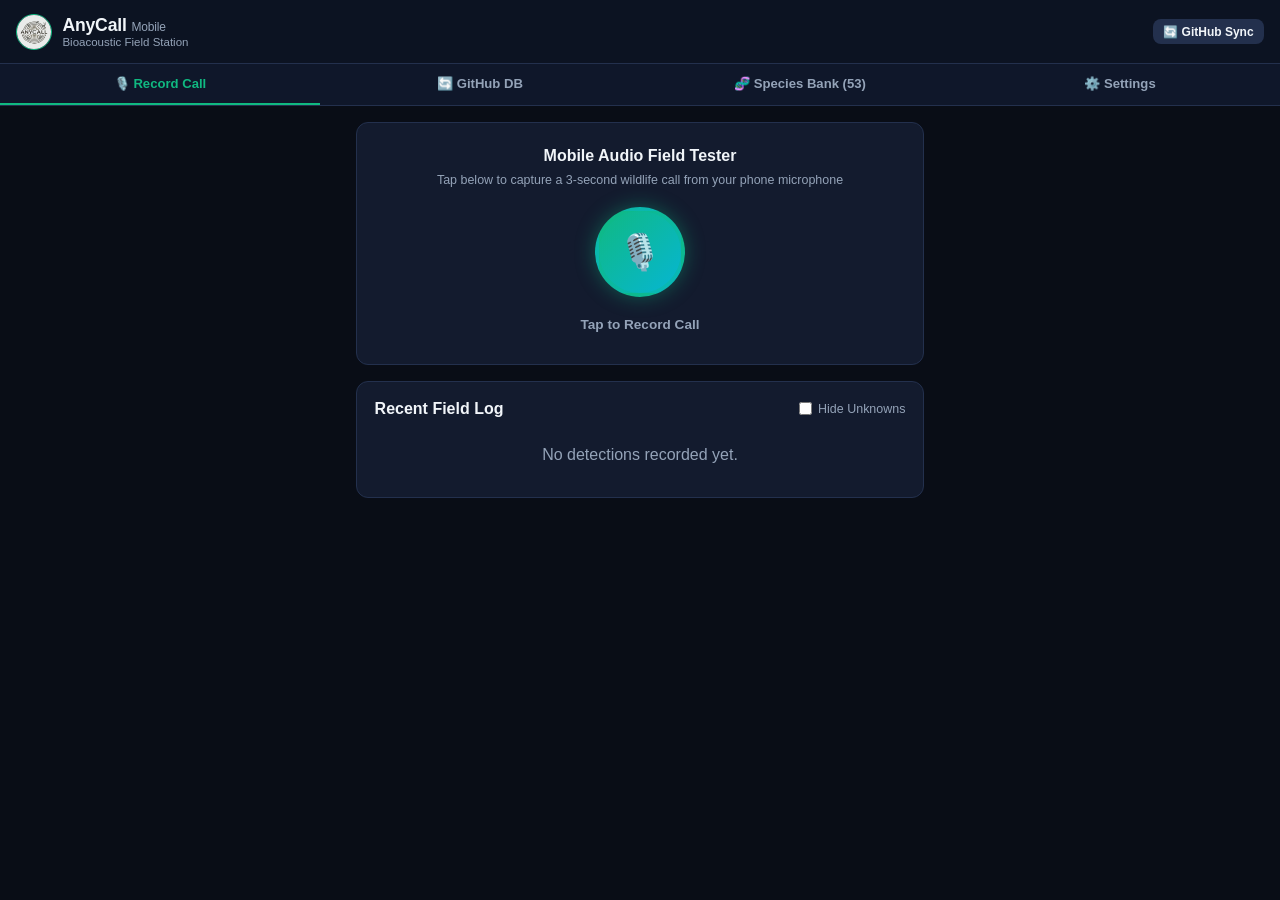
==== app/src/main/assets/public/index.html @ e07be9e7 "feat: add 24/7 foreground mic listener service and GitHub Actions automated APK build workflow" ====
<!DOCTYPE html>
<html lang="en">
<head>
  <meta charset="UTF-8">
  <meta name="viewport" content="width=device-width, initial-scale=1.0, maximum-scale=1.0, user-scalable=no">
  <title>AnyCall — Bioacoustic Mobile Field Station</title>
  <link rel="manifest" href="manifest.json">
  <link rel="stylesheet" href="style.css">
  <meta name="theme-color" content="#10b981">
  <link rel="icon" type="image/png" href="icons/icon-512.png">
</head>
<body>

  <!-- Top Brand Navigation Header -->
  <header>
    <div class="brand-area">
      <img src="icons/icon-512.png" alt="AnyCall Logo" class="brand-icon">
      <div>
        <div class="brand-name">AnyCall <span style="font-weight:400; font-size:0.75rem; color:var(--text-muted);">Mobile</span></div>
        <div class="brand-tag">Bioacoustic Field Station</div>
      </div>
    </div>
    <div>
      <button class="btn btn-secondary" onclick="updateDbFromGitHub()" style="padding: 0.35rem 0.65rem; font-size: 0.75rem;">
        🔄 GitHub Sync
      </button>
    </div>
  </header>

  <!-- Navigation Tabs -->
  <nav class="nav-tabs">
    <button class="tab-btn active" onclick="switchTab('tab-recorder')">🎙️ Record Call</button>
    <button class="tab-btn" onclick="switchTab('tab-sync')">🔄 GitHub DB</button>
    <button class="tab-btn" onclick="switchTab('tab-bank')">🧬 Species Bank (<span id="stat-species-count">53</span>)</button>
    <button class="tab-btn" onclick="switchTab('tab-settings')">⚙️ Settings</button>
  </nav>

  <!-- Main Container -->
  <main>

    <!-- TAB 1: Live Field Recorder -->
    <div id="tab-recorder" class="tab-content active">
      <div class="card" style="text-align: center; padding: 1.5rem 1rem;">
        <div class="card-title">Mobile Audio Field Tester</div>
        <div class="card-subtitle">Tap below to capture a 3-second wildlife call from your phone microphone</div>

        <div class="record-mic-btn" id="btn-record" onclick="toggleRecording()">
          🎙️
        </div>
        <div id="record-label" style="font-size: 0.85rem; font-weight: 600; color: var(--text-muted); margin-bottom: 0.5rem;">
          Tap to Record Call
        </div>
      </div>

      <!-- Inference Result Card -->
      <div class="card" id="rec-result-card" style="display: none;">
        <div style="display: flex; justify-content: space-between; align-items: flex-start; margin-bottom: 0.75rem;">
          <div>
            <div style="font-size: 0.72rem; color: var(--text-muted); text-transform: uppercase;">Top Predicted Species</div>
            <div style="font-size: 1.3rem; font-weight: 700; color: var(--text-main); margin-top: 0.2rem;" id="res-species-name">--</div>
          </div>
          <span id="res-status-badge" class="badge badge-aves">MATCH</span>
        </div>

        <div style="margin-top: 0.5rem;">
          <div style="display: flex; justify-content: space-between; font-size: 0.78rem; margin-bottom: 0.35rem;">
            <span>Cosine Similarity Confidence</span>
            <span id="res-conf-val" style="font-weight: 700;">--</span>
          </div>
          <div class="progress-container" style="margin: 0;">
            <div class="progress-bar" id="res-conf-fill"></div>
          </div>
        </div>
      </div>

      <!-- Live Detections Feed -->
      <div class="card">
        <div style="display: flex; justify-content: space-between; align-items: center; margin-bottom: 0.75rem;">
          <div class="card-title" style="margin-bottom: 0;">Recent Field Log</div>
          <label style="font-size: 0.78rem; color: var(--text-muted); display: flex; align-items: center; gap: 0.35rem; cursor: pointer;">
            <input type="checkbox" id="toggle-hide-unknowns-app" onchange="renderDetectionsFeed()" style="accent-color: var(--accent);">
            <span>Hide Unknowns</span>
          </label>
        </div>

        <div id="detections-feed-container">
          <p style="text-align: center; color: var(--text-muted); padding: 1rem;">No detections logged yet.</p>
        </div>
      </div>
    </div>

    <!-- TAB 2: GitHub Database Sync -->
    <div id="tab-sync" class="tab-content">
      <div class="card">
        <div class="card-title">GitHub Species Prototype Auto-Updater</div>
        <div class="card-subtitle">
          Pull the latest vector embeddings (`anycall.db`) directly from the official GitHub repository repository (`main/anycall.db`).
        </div>

        <div style="padding: 0.85rem; background: #090d16; border-radius: 8px; border: 1px solid var(--border); margin-bottom: 1.25rem;">
          <div style="display: flex; justify-content: space-between; font-size: 0.82rem; margin-bottom: 0.4rem;">
            <span style="color: var(--text-muted);">Official Repo:</span>
            <strong style="color: var(--accent);">techiitheblob/Anycall</strong>
          </div>
          <div style="display: flex; justify-content: space-between; font-size: 0.82rem; margin-bottom: 0.4rem;">
            <span style="color: var(--text-muted);">Remote File:</span>
            <span style="font-family: monospace;">main/anycall.db</span>
          </div>
          <div style="display: flex; justify-content: space-between; font-size: 0.82rem;">
            <span style="color: var(--text-muted);">Last Sync Timestamp:</span>
            <span id="db-last-sync-val" style="font-weight: 600;">Never</span>
          </div>
        </div>

        <button class="btn" id="btn-sync-db" onclick="updateDbFromGitHub()">
          🔄 Update DB from GitHub Now
        </button>

        <div id="db-progress-container" style="display: none; margin-top: 1rem;">
          <div class="progress-container">
            <div class="progress-bar" id="db-progress-bar"></div>
          </div>
          <div id="db-progress-text" style="font-size: 0.75rem; color: var(--text-muted); text-align: center;">
            Downloading species prototypes...
          </div>
        </div>
      </div>
    </div>

    <!-- TAB 3: Enrolled Species Bank -->
    <div id="tab-bank" class="tab-content">
      <div class="card">
        <div class="card-title">Enrolled Species Prototypes</div>
        <div class="card-subtitle">Active prototypes stored on unit hypersphere &middot; Zero retraining required</div>

        <div id="species-list-container">
          <p style="text-align: center; color: var(--text-muted); padding: 1.5rem;">Loading species database...</p>
        </div>
      </div>
    </div>

    <!-- TAB 4: Settings -->
    <div id="tab-settings" class="tab-content">
      <div class="card">
        <div class="card-title">AnyCall Edge Server Connection</div>
        <div class="card-subtitle">Configure the IP or URL of your local AnyCall Edge Station server.</div>

        <div style="margin-bottom: 1rem;">
          <label style="display: block; font-size: 0.78rem; color: var(--text-muted); margin-bottom: 0.35rem;">Edge Server API URL</label>
          <input type="text" id="setting-server-url" style="width: 100%; background: #090d16; border: 1px solid var(--border); color: #fff; padding: 0.6rem; border-radius: 6px; font-size: 0.9rem;" placeholder="http://192.168.1.100:8000">
        </div>

        <button class="btn" onclick="saveServerSettings()">💾 Save Server URL</button>
      </div>
    </div>

  </main>

  <!-- Toast Container -->
  <div id="toast">Operation completed successfully.</div>

  <script src="app.js"></script>
</body>
</html>
---- app/src/main/assets/public/style.css ----
:root {
  --bg-main: #090d16;
  --bg-card: #131b2e;
  --bg-card-hover: #1a253e;
  --border: #23304d;
  --text-main: #f1f5f9;
  --text-muted: #94a3b8;
  --accent: #10b981;
  --accent-glow: rgba(16, 185, 129, 0.25);
  --amber: #f59e0b;
  --rose: #f43f5e;
  --cyan: #06b6d4;
}

* {
  box-sizing: border-box;
  margin: 0;
  padding: 0;
  font-family: -apple-system, BlinkMacSystemFont, "Segoe UI", Roboto, sans-serif;
  -webkit-tap-highlight-color: transparent;
}

body {
  background-color: var(--bg-main);
  color: var(--text-main);
  min-height: 100vh;
  display: flex;
  flex-direction: column;
  user-select: none;
}

header {
  background: #0c1322;
  border-bottom: 1px solid var(--border);
  padding: 0.85rem 1rem;
  display: flex;
  align-items: center;
  justify-content: space-between;
  position: sticky;
  top: 0;
  z-index: 50;
}

.brand-area {
  display: flex;
  align-items: center;
  gap: 0.65rem;
}

.brand-icon {
  width: 36px;
  height: 36px;
  border-radius: 50%;
  object-fit: cover;
  border: 1.5px solid var(--accent);
}

.brand-name {
  font-size: 1.1rem;
  font-weight: 700;
  letter-spacing: -0.01em;
}

.brand-tag {
  font-size: 0.72rem;
  color: var(--text-muted);
}

.nav-tabs {
  display: flex;
  background: #0f172a;
  border-bottom: 1px solid var(--border);
  overflow-x: auto;
}

.tab-btn {
  flex: 1;
  padding: 0.75rem 0.5rem;
  background: transparent;
  border: none;
  color: var(--text-muted);
  font-size: 0.82rem;
  font-weight: 600;
  text-align: center;
  white-space: nowrap;
  border-bottom: 2px solid transparent;
  cursor: pointer;
}

.tab-btn.active {
  color: var(--accent);
  border-bottom-color: var(--accent);
}

main {
  flex: 1;
  padding: 1rem;
  max-width: 600px;
  margin: 0 auto;
  width: 100%;
}

.tab-content {
  display: none;
}

.tab-content.active {
  display: block;
}

.card {
  background: var(--bg-card);
  border: 1px solid var(--border);
  border-radius: 12px;
  padding: 1.1rem;
  margin-bottom: 1rem;
}

.card-title {
  font-size: 1rem;
  font-weight: 700;
  margin-bottom: 0.5rem;
}

.card-subtitle {
  font-size: 0.78rem;
  color: var(--text-muted);
  margin-bottom: 0.85rem;
}

.btn {
  background: var(--accent);
  color: #022c22;
  border: none;
  padding: 0.65rem 1.1rem;
  border-radius: 8px;
  font-weight: 700;
  font-size: 0.88rem;
  cursor: pointer;
  display: inline-flex;
  align-items: center;
  justify-content: center;
  gap: 0.4rem;
  width: 100%;
  transition: transform 0.1s;
}

.btn:active {
  transform: scale(0.98);
}

.btn-secondary {
  background: #23304d;
  color: var(--text-main);
}

.btn-amber {
  background: var(--amber);
  color: #451a03;
}

.progress-container {
  background: #090d16;
  border: 1px solid var(--border);
  border-radius: 6px;
  height: 12px;
  overflow: hidden;
  margin: 0.75rem 0;
}

.progress-bar {
  height: 100%;
  background: linear-gradient(90deg, #10b981, #06b6d4);
  width: 0%;
  transition: width 0.2s ease;
}

.badge {
  display: inline-block;
  padding: 0.2rem 0.5rem;
  border-radius: 4px;
  font-size: 0.7rem;
  font-weight: 700;
  text-transform: uppercase;
}

.badge-aves { background: rgba(16, 185, 129, 0.15); color: #34d399; }
.badge-insecta { background: rgba(245, 158, 11, 0.15); color: #fbbf24; }
.badge-amphibia { background: rgba(6, 182, 212, 0.15); color: #22d3ee; }
.badge-mammalia { background: rgba(99, 102, 241, 0.15); color: #818cf8; }
.badge-unknown { background: rgba(244, 63, 94, 0.15); color: #fb7185; }

.species-item {
  display: flex;
  justify-content: space-between;
  align-items: center;
  padding: 0.75rem 0;
  border-bottom: 1px solid rgba(35, 48, 77, 0.6);
}

.species-item:last-child {
  border-bottom: none;
}

.record-mic-btn {
  width: 90px;
  height: 90px;
  border-radius: 50%;
  background: linear-gradient(135deg, #10b981, #06b6d4);
  border: 4px solid rgba(16, 185, 129, 0.3);
  box-shadow: 0 0 20px rgba(16, 185, 129, 0.4);
  display: flex;
  align-items: center;
  justify-content: center;
  font-size: 2.2rem;
  color: #fff;
  margin: 1.25rem auto;
  cursor: pointer;
}

.record-mic-btn.recording {
  background: linear-gradient(135deg, #f43f5e, #f59e0b);
  box-shadow: 0 0 25px rgba(244, 63, 94, 0.6);
  animation: pulse 1.2s infinite;
}

@keyframes pulse {
  0% { transform: scale(1); }
  50% { transform: scale(1.06); }
  100% { transform: scale(1); }
}

#toast {
  position: fixed;
  bottom: 1.5rem;
  left: 50%;
  transform: translateX(-50%) translateY(100px);
  background: #1e293b;
  color: #fff;
  padding: 0.75rem 1.25rem;
  border-radius: 8px;
  border-left: 4px solid var(--accent);
  box-shadow: 0 10px 25px rgba(0,0,0,0.5);
  font-size: 0.85rem;
  font-weight: 500;
  opacity: 0;
  transition: all 0.3s cubic-bezier(0.16, 1, 0.3, 1);
  z-index: 200;
  width: 90%;
  max-width: 400px;
  text-align: center;
}

#toast.show {
  transform: translateX(-50%) translateY(0);
  opacity: 1;
}
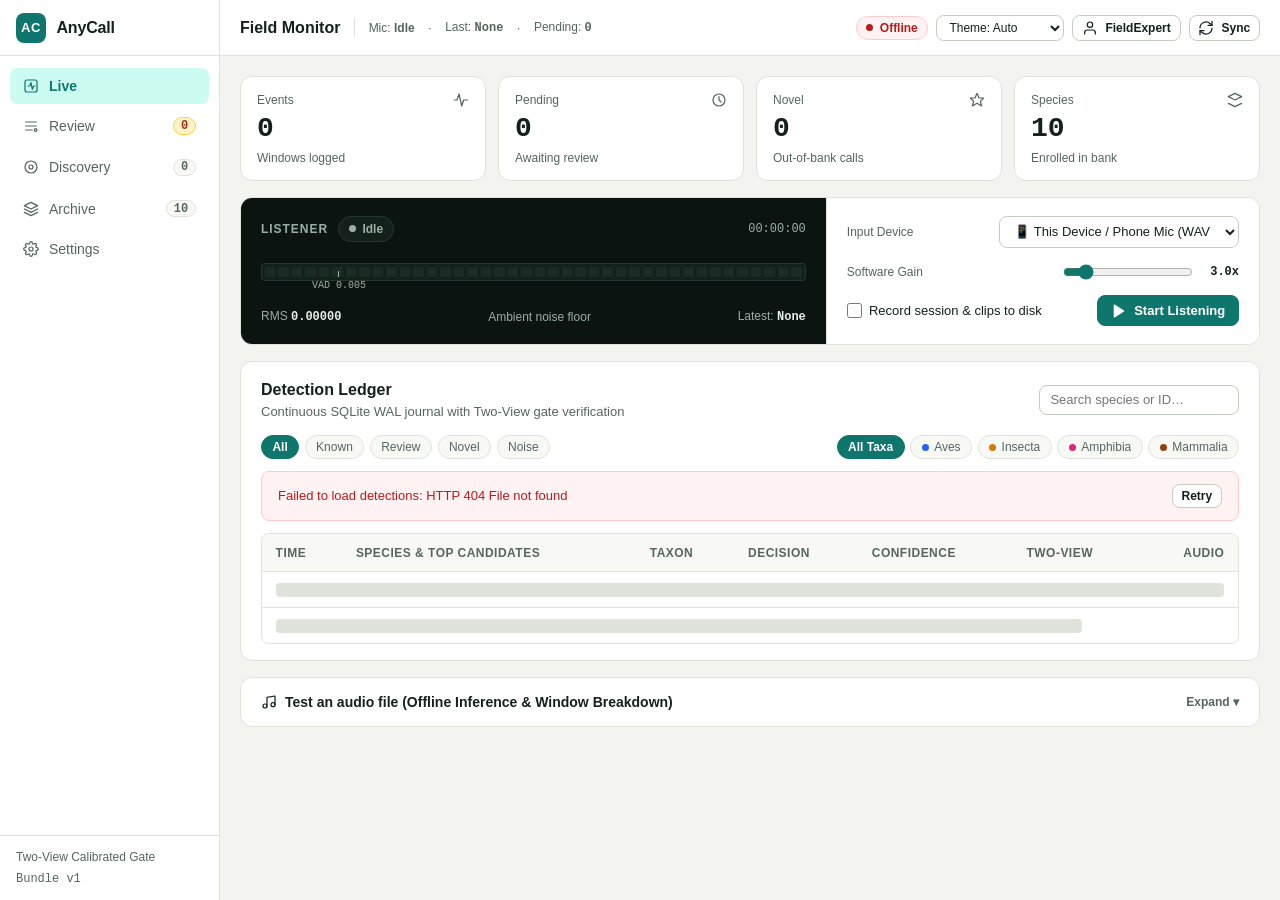
==== commit cbe834dc: "Upgrade Anycall-Android to AnyCall v2 framework, 53-point mobile UI, and direct Phone Mic WAV buffer" ====
--- a/app/src/main/assets/public/index.html
+++ b/app/src/main/assets/public/index.html
@@ -1,164 +1,3722 @@
 <!DOCTYPE html>
-<html lang="en">
+<html lang="en" data-theme="auto">
 <head>
-  <meta charset="UTF-8">
-  <meta name="viewport" content="width=device-width, initial-scale=1.0, maximum-scale=1.0, user-scalable=no">
-  <title>AnyCall — Bioacoustic Mobile Field Station</title>
-  <link rel="manifest" href="manifest.json">
-  <link rel="stylesheet" href="style.css">
-  <meta name="theme-color" content="#10b981">
-  <link rel="icon" type="image/png" href="icons/icon-512.png">
+  <meta charset="UTF-8" />
+  <meta name="viewport" content="width=device-width, initial-scale=1.0, viewport-fit=cover" />
+  <meta name="theme-color" content="#0f766e" />
+  <meta name="apple-mobile-web-app-capable" content="yes" />
+  <meta name="apple-mobile-web-app-status-bar-style" content="black-translucent" />
+  <link rel="manifest" href="manifest.json" />
+  <link rel="icon" type="image/png" href="icons/icon-512.png" />
+  <title>AnyCall Field Station — Acoustic Monitoring Console</title>
+  <style>
+    /* =========================================================================
+       C. COLOR & THEME TOKENS (Items 17–24) + D. TYPOGRAPHY (Items 25–27)
+       ========================================================================= */
+    :root {
+      /* 6-Step Type Scale: 12 / 13 / 14 / 16 / 20 / 28px */
+      --text-xs: 0.75rem;    /* 12px */
+      --text-sm: 0.8125rem;  /* 13px */
+      --text-base: 0.875rem; /* 14px */
+      --text-md: 1rem;       /* 16px */
+      --text-lg: 1.25rem;    /* 20px */
+      --text-xl: 1.75rem;    /* 28px */
+
+      --font-sans: "Inter", -apple-system, BlinkMacSystemFont, "Segoe UI", Roboto, sans-serif;
+      --font-mono: "JetBrains Mono", "SFMono-Regular", Consolas, "Liberation Mono", Menlo, monospace;
+
+      /* Shape & Depth (Item 24) */
+      --radius-card: 12px;
+      --radius-ctrl: 8px;
+      --radius-pill: 999px;
+
+      /* Light Theme (Default — Warm Paper & Deep Teal) */
+      --canvas: #f3f4ef;
+      --surface: #ffffff;
+      --surface-subtle: #f8f9f5;
+      --surface-hover: #eef0e9;
+      --border: #dfe3dc;
+      --border-strong: #c5ccc1;
+      --text: #14211c;
+      --text-muted: #55665e; /* >= 4.8:1 contrast on #ffffff & #f3f4ef */
+
+      --accent: #0f766e;
+      --accent-hover: #115e59;
+      --accent-fg: #ffffff;
+      --accent-tint: #ccfbf1;
+
+      /* Semantic Decision Tokens (Item 20: Novel is Violet, Danger reserved for errors/destructive) */
+      --known-fg: #15803d;
+      --known-bg: #dcfce7;
+      --known-border: #86efac;
+
+      --review-fg: #9a3412;
+      --review-bg: #fef3c7;
+      --review-border: #fcd34d;
+
+      --novel-fg: #6d28d9;
+      --novel-bg: #ede9fe;
+      --novel-border: #c4b5fd;
+
+      --noise-fg: #475569;
+      --noise-bg: #f1f5f9;
+      --noise-border: #cbd5e1;
+
+      --danger: #b91c1c;
+      --danger-hover: #991b1b;
+      --danger-bg: #fef2f2;
+      --danger-border: #fecaca;
+
+      /* Taxon Dot Colors (Item 21) */
+      --taxon-aves: #2563eb;
+      --taxon-insecta: #d97706;
+      --taxon-amphibia: #db2777;
+      --taxon-mammalia: #92400e;
+      --taxon-novel: #7c3aed;
+
+      /* Instrument Panel (Stays dark in Light & Dark themes) */
+      --inst-bg: #0c1411;
+      --inst-surface: #13201b;
+      --inst-border: #233830;
+      --inst-text: #e6efe9;
+      --inst-muted: #9ab0a6;
+      --led-off: #1b2c25;
+      --led-green: #22c55e;
+      --led-amber: #f59e0b;
+      --led-red: #ef4444;
+    }
+
+    /* Dark Theme (Manual or System Auto) */
+    @media (prefers-color-scheme: dark) {
+      html[data-theme="auto"] {
+        --canvas: #0b1210;
+        --surface: #121c18;
+        --surface-subtle: #16231e;
+        --surface-hover: #1c2c26;
+        --border: #24332c;
+        --border-strong: #32473d;
+        --text: #e6efe9;
+        --text-muted: #93a89e;
+
+        --accent: #2dd4bf;
+        --accent-hover: #14b8a6;
+        --accent-fg: #06211d;
+        --accent-tint: #133631;
+
+        --known-fg: #86efac;
+        --known-bg: #0f2e1c;
+        --known-border: #166534;
+
+        --review-fg: #fcd34d;
+        --review-bg: #332208;
+        --review-border: #854d0e;
+
+        --novel-fg: #d8b4fe;
+        --novel-bg: #291547;
+        --novel-border: #5b21b6;
+
+        --noise-fg: #cbd5e1;
+        --noise-bg: #1e293b;
+        --noise-border: #334155;
+
+        --danger: #f87171;
+        --danger-hover: #ef4444;
+        --danger-bg: #2d1215;
+        --danger-border: #7f1d1d;
+      }
+    }
+
+    html[data-theme="dark"] {
+      --canvas: #0b1210;
+      --surface: #121c18;
+      --surface-subtle: #16231e;
+      --surface-hover: #1c2c26;
+      --border: #24332c;
+      --border-strong: #32473d;
+      --text: #e6efe9;
+      --text-muted: #93a89e;
+
+      --accent: #2dd4bf;
+      --accent-hover: #14b8a6;
+      --accent-fg: #06211d;
+      --accent-tint: #133631;
+
+      --known-fg: #86efac;
+      --known-bg: #0f2e1c;
+      --known-border: #166534;
+
+      --review-fg: #fcd34d;
+      --review-bg: #332208;
+      --review-border: #854d0e;
+
+      --novel-fg: #d8b4fe;
+      --novel-bg: #291547;
+      --novel-border: #5b21b6;
+
+      --noise-fg: #cbd5e1;
+      --noise-bg: #1e293b;
+      --noise-border: #334155;
+
+      --danger: #f87171;
+      --danger-hover: #ef4444;
+      --danger-bg: #2d1215;
+      --danger-border: #7f1d1d;
+    }
+
+    /* Item 19: Night (Red-Shift) Fieldwork Mode — preserves scotopic dark adaptation */
+    html[data-theme="night"] {
+      --canvas: #080202;
+      --surface: #120404;
+      --surface-subtle: #1a0707;
+      --surface-hover: #240a0a;
+      --border: #361010;
+      --border-strong: #521818;
+      --text: #ff8585;
+      --text-muted: #bd5757;
+
+      --accent: #e11d48;
+      --accent-hover: #be123c;
+      --accent-fg: #180205;
+      --accent-tint: #330811;
+
+      --known-fg: #fda4af;
+      --known-bg: #29070d;
+      --known-border: #611220;
+
+      --review-fg: #fdba74;
+      --review-bg: #2b1005;
+      --review-border: #6c280b;
+
+      --novel-fg: #f0abfc;
+      --novel-bg: #29092e;
+      --novel-border: #63176e;
+
+      --noise-fg: #c77d7d;
+      --noise-bg: #1c0909;
+      --noise-border: #3d1414;
+
+      --danger: #ff4d4d;
+      --danger-hover: #ff1a1a;
+      --danger-bg: #330505;
+      --danger-border: #7a1111;
+
+      --inst-bg: #080101;
+      --inst-surface: #120303;
+      --inst-border: #360f0f;
+      --inst-text: #ff8585;
+      --inst-muted: #b85151;
+      --led-off: #260808;
+      --led-green: #dc2626;
+      --led-amber: #ea580c;
+      --led-red: #ff4d4d;
+    }
+
+    /* =========================================================================
+       RESET & ACCESSIBILITY BASE (Items 25–27, 49, 51, 52)
+       ========================================================================= */
+    * {
+      box-sizing: border-box;
+      margin: 0;
+      padding: 0;
+    }
+
+    body {
+      background-color: var(--canvas);
+      color: var(--text);
+      font-family: var(--font-sans);
+      font-size: var(--text-base);
+      line-height: 1.5;
+      min-height: 100vh;
+      -webkit-font-smoothing: antialiased;
+    }
+
+    .mono, .num {
+      font-family: var(--font-mono);
+      font-variant-numeric: tabular-nums;
+    }
+
+    :focus-visible {
+      outline: 2px solid var(--accent);
+      outline-offset: 2px;
+    }
+
+    button, input, select {
+      font-family: inherit;
+      font-size: var(--text-base);
+      color: inherit;
+    }
+
+    .svg-icon {
+      width: 16px;
+      height: 16px;
+      stroke: currentColor;
+      stroke-width: 1.85;
+      stroke-linecap: round;
+      stroke-linejoin: round;
+      fill: none;
+      flex-shrink: 0;
+    }
+
+    /* =========================================================================
+       B. APP SHELL: LEFT SIDEBAR + 56px TOP BAR + MAIN AREA (Items 7–10)
+       ========================================================================= */
+    .app-shell {
+      display: grid;
+      grid-template-columns: 220px 1fr;
+      min-height: 100vh;
+    }
+
+    .sidebar {
+      background: var(--surface);
+      border-right: 1px solid var(--border);
+      display: flex;
+      flex-direction: column;
+      position: sticky;
+      top: 0;
+      height: 100vh;
+      z-index: 30;
+    }
+
+    .brand-bar {
+      height: 56px;
+      padding: 0 1rem;
+      display: flex;
+      align-items: center;
+      gap: 0.65rem;
+      border-bottom: 1px solid var(--border);
+    }
+
+    .brand-mark {
+      width: 30px;
+      height: 30px;
+      border-radius: var(--radius-ctrl);
+      background: var(--accent);
+      color: var(--accent-fg);
+      display: grid;
+      place-items: center;
+      font-weight: 600;
+      font-size: var(--text-sm);
+      letter-spacing: 0.04em;
+    }
+
+    .brand-name {
+      font-size: var(--text-md);
+      font-weight: 600;
+      letter-spacing: -0.01em;
+    }
+
+    .nav-rail {
+      padding: 0.75rem 0.6rem;
+      display: flex;
+      flex-direction: column;
+      gap: 0.25rem;
+      flex: 1;
+    }
+
+    .nav-tab {
+      display: flex;
+      align-items: center;
+      justify-content: space-between;
+      gap: 0.65rem;
+      width: 100%;
+      padding: 0.55rem 0.75rem;
+      border: 1px solid transparent;
+      border-radius: var(--radius-ctrl);
+      background: transparent;
+      color: var(--text-muted);
+      font-size: var(--text-base);
+      font-weight: 500;
+      cursor: pointer;
+      text-align: left;
+      transition: background 0.12s, color 0.12s;
+    }
+
+    .nav-tab:hover {
+      background: var(--surface-hover);
+      color: var(--text);
+    }
+
+    .nav-tab[aria-selected="true"] {
+      background: var(--accent-tint);
+      color: var(--accent);
+      font-weight: 600;
+    }
+
+    .nav-tab-left {
+      display: flex;
+      align-items: center;
+      gap: 0.65rem;
+    }
+
+    /* Item 38: Only Review count uses attention colour; Archive & Discovery stay neutral */
+    .nav-badge {
+      font-family: var(--font-mono);
+      font-variant-numeric: tabular-nums;
+      font-size: var(--text-xs);
+      padding: 0.05rem 0.45rem;
+      border-radius: var(--radius-pill);
+      background: var(--surface-subtle);
+      color: var(--text-muted);
+      border: 1px solid var(--border);
+      font-weight: 600;
+    }
+
+    .nav-badge.attention {
+      background: var(--review-bg);
+      color: var(--review-fg);
+      border-color: var(--review-border);
+    }
+
+    .sidebar-foot {
+      padding: 0.75rem 1rem;
+      border-top: 1px solid var(--border);
+      font-size: var(--text-xs);
+      color: var(--text-muted);
+      display: flex;
+      flex-direction: column;
+      gap: 0.25rem;
+    }
+
+    .main-column {
+      display: flex;
+      flex-direction: column;
+      min-width: 0;
+    }
+
+    /* Item 9 & 10: 56px Top Bar with Live Status */
+    .topbar {
+      height: 56px;
+      background: var(--surface);
+      border-bottom: 1px solid var(--border);
+      padding: 0 1.25rem;
+      display: flex;
+      align-items: center;
+      justify-content: space-between;
+      gap: 1rem;
+      position: sticky;
+      top: 0;
+      z-index: 25;
+    }
+
+    .topbar-left {
+      display: flex;
+      align-items: center;
+      gap: 0.85rem;
+      min-width: 0;
+    }
+
+    .page-heading {
+      font-size: var(--text-md);
+      font-weight: 600;
+      white-space: nowrap;
+    }
+
+    .live-strip {
+      display: flex;
+      align-items: center;
+      gap: 0.85rem;
+      font-size: var(--text-xs);
+      color: var(--text-muted);
+      padding-left: 0.85rem;
+      border-left: 1px solid var(--border);
+    }
+
+    .topbar-right {
+      display: flex;
+      align-items: center;
+      gap: 0.5rem;
+    }
+
+    /* Item 2: Real Connection Status Pill */
+    .conn-pill {
+      display: inline-flex;
+      align-items: center;
+      gap: 0.4rem;
+      font-size: var(--text-xs);
+      font-weight: 600;
+      padding: 0.25rem 0.6rem;
+      border-radius: var(--radius-pill);
+      border: 1px solid var(--border);
+      background: var(--surface-subtle);
+      color: var(--text-muted);
+    }
+
+    .conn-dot {
+      width: 7px;
+      height: 7px;
+      border-radius: 50%;
+      background: var(--text-muted);
+    }
+
+    .conn-pill[data-conn="connected"] {
+      color: var(--known-fg);
+      background: var(--known-bg);
+      border-color: var(--known-border);
+    }
+    .conn-pill[data-conn="connected"] .conn-dot {
+      background: var(--known-fg);
+    }
+
+    .conn-pill[data-conn="reconnecting"] {
+      color: var(--review-fg);
+      background: var(--review-bg);
+      border-color: var(--review-border);
+    }
+    .conn-pill[data-conn="reconnecting"] .conn-dot {
+      background: var(--review-fg);
+    }
+
+    .conn-pill[data-conn="offline"] {
+      color: var(--danger);
+      background: var(--danger-bg);
+      border-color: var(--danger-border);
+    }
+    .conn-pill[data-conn="offline"] .conn-dot {
+      background: var(--danger);
+    }
+
+    .workspace {
+      padding: 1.25rem;
+      max-width: 1400px;
+      width: 100%;
+      margin: 0 auto;
+      display: flex;
+      flex-direction: column;
+      gap: 1rem;
+    }
+
+    .tab-panel {
+      display: none;
+      flex-direction: column;
+      gap: 1rem;
+    }
+
+    .tab-panel.active {
+      display: flex;
+    }
+
+    /* =========================================================================
+       CARDS, BUTTONS, TAGS, INPUTS (Items 20, 21, 24, 31, 32)
+       ========================================================================= */
+    .card {
+      background: var(--surface);
+      border: 1px solid var(--border);
+      border-radius: var(--radius-card);
+      padding: 1rem 1.25rem;
+    }
+
+    .card-head {
+      display: flex;
+      align-items: center;
+      justify-content: space-between;
+      gap: 0.75rem;
+      flex-wrap: wrap;
+      margin-bottom: 0.85rem;
+    }
+
+    .card-title {
+      font-size: var(--text-md);
+      font-weight: 600;
+    }
+
+    .card-desc {
+      font-size: var(--text-sm);
+      color: var(--text-muted);
+    }
+
+    .btn {
+      display: inline-flex;
+      align-items: center;
+      justify-content: center;
+      gap: 0.45rem;
+      padding: 0.42rem 0.8rem;
+      border-radius: var(--radius-ctrl);
+      border: 1px solid var(--border-strong);
+      background: var(--surface);
+      color: var(--text);
+      font-size: var(--text-sm);
+      font-weight: 600;
+      cursor: pointer;
+      transition: background 0.12s, border-color 0.12s;
+      white-space: nowrap;
+    }
+
+    .btn:hover:not(:disabled) {
+      background: var(--surface-hover);
+    }
+
+    .btn:disabled {
+      opacity: 0.5;
+      cursor: not-allowed;
+    }
+
+    .btn-primary {
+      background: var(--accent);
+      color: var(--accent-fg);
+      border-color: var(--accent);
+    }
+
+    .btn-primary:hover:not(:disabled) {
+      background: var(--accent-hover);
+      border-color: var(--accent-hover);
+    }
+
+    .btn-danger {
+      background: var(--danger-bg);
+      color: var(--danger);
+      border-color: var(--danger-border);
+    }
+
+    .btn-danger:hover:not(:disabled) {
+      background: var(--danger);
+      color: #ffffff;
+      border-color: var(--danger);
+    }
+
+    .btn-sm {
+      padding: 0.25rem 0.55rem;
+      font-size: var(--text-xs);
+    }
+
+    /* Item 6: High-contrast Play Clip button */
+    .btn-play-clip {
+      display: inline-flex;
+      align-items: center;
+      gap: 0.35rem;
+      padding: 0.25rem 0.6rem;
+      border-radius: var(--radius-ctrl);
+      border: 1px solid var(--border-strong);
+      background: var(--surface-subtle);
+      color: var(--text);
+      font-size: var(--text-xs);
+      font-weight: 600;
+      cursor: pointer;
+    }
+
+    .btn-play-clip:hover {
+      background: var(--accent);
+      color: var(--accent-fg);
+      border-color: var(--accent);
+    }
+
+    .form-input, .form-select {
+      padding: 0.42rem 0.65rem;
+      border-radius: var(--radius-ctrl);
+      border: 1px solid var(--border-strong);
+      background: var(--surface);
+      color: var(--text);
+      font-size: var(--text-sm);
+    }
+
+    /* Decision Tags (Item 20: Novel is Violet) */
+    .decision-tag {
+      display: inline-flex;
+      align-items: center;
+      padding: 0.14rem 0.5rem;
+      border-radius: var(--radius-pill);
+      font-size: var(--text-xs);
+      font-weight: 600;
+      border: 1px solid transparent;
+    }
+
+    .decision-KNOWN, .decision-KNOWN_MEMORY {
+      background: var(--known-bg);
+      color: var(--known-fg);
+      border-color: var(--known-border);
+    }
+
+    .decision-REVIEW {
+      background: var(--review-bg);
+      color: var(--review-fg);
+      border-color: var(--review-border);
+    }
+
+    .decision-NOVEL {
+      background: var(--novel-bg);
+      color: var(--novel-fg);
+      border-color: var(--novel-border);
+    }
+
+    .decision-NOISE {
+      background: var(--noise-bg);
+      color: var(--noise-fg);
+      border-color: var(--noise-border);
+    }
+
+    /* Item 21: Neutral Taxon Tag with Colored Dot */
+    .taxon-tag {
+      display: inline-flex;
+      align-items: center;
+      gap: 0.38rem;
+      padding: 0.14rem 0.5rem;
+      border-radius: var(--radius-pill);
+      font-size: var(--text-xs);
+      font-weight: 500;
+      background: var(--surface-subtle);
+      color: var(--text);
+      border: 1px solid var(--border);
+    }
+
+    .taxon-dot {
+      width: 7px;
+      height: 7px;
+      border-radius: 50%;
+      background: var(--taxon-aves);
+    }
+    .taxon-dot[data-taxon="aves"] { background: var(--taxon-aves); }
+    .taxon-dot[data-taxon="insecta"] { background: var(--taxon-insecta); }
+    .taxon-dot[data-taxon="amphibia"] { background: var(--taxon-amphibia); }
+    .taxon-dot[data-taxon="mammalia"] { background: var(--taxon-mammalia); }
+    .taxon-dot[data-taxon="novel"] { background: var(--taxon-novel); }
+
+    /* =========================================================================
+       ITEM 11: KPI TILES
+       ========================================================================= */
+    .kpi-grid {
+      display: grid;
+      grid-template-columns: repeat(4, 1fr);
+      gap: 0.75rem;
+    }
+
+    .kpi-tile {
+      background: var(--surface);
+      border: 1px solid var(--border);
+      border-radius: var(--radius-card);
+      padding: 0.85rem 1rem;
+      display: flex;
+      flex-direction: column;
+      gap: 0.2rem;
+    }
+
+    .kpi-label {
+      font-size: var(--text-xs);
+      color: var(--text-muted);
+      font-weight: 500;
+      display: flex;
+      align-items: center;
+      justify-content: space-between;
+    }
+
+    .kpi-value {
+      font-family: var(--font-mono);
+      font-variant-numeric: tabular-nums;
+      font-size: var(--text-xl);
+      font-weight: 600;
+      line-height: 1.2;
+    }
+
+    .kpi-sub {
+      font-size: var(--text-xs);
+      color: var(--text-muted);
+    }
+
+    /* =========================================================================
+       ITEM 12, 30, 31: TWO-ZONE LISTENER CARD & 40-SEGMENT LED VU METER
+       ========================================================================= */
+    .listener-card {
+      background: var(--surface);
+      border: 1px solid var(--border);
+      border-radius: var(--radius-card);
+      overflow: hidden;
+      display: grid;
+      grid-template-columns: 1.35fr 1fr;
+    }
+
+    .listener-instrument {
+      background: var(--inst-bg);
+      color: var(--inst-text);
+      padding: 1.1rem 1.25rem;
+      display: flex;
+      flex-direction: column;
+      justify-content: space-between;
+      gap: 0.9rem;
+    }
+
+    .inst-head {
+      display: flex;
+      align-items: center;
+      justify-content: space-between;
+      gap: 0.75rem;
+      flex-wrap: wrap;
+    }
+
+    .inst-title-group {
+      display: flex;
+      align-items: center;
+      gap: 0.65rem;
+    }
+
+    .inst-title {
+      font-size: var(--text-xs);
+      font-weight: 600;
+      letter-spacing: 0.08em;
+      color: var(--inst-muted);
+    }
+
+    /* Item 31: Status Pill driven by data-state */
+    .status-pill {
+      display: inline-flex;
+      align-items: center;
+      gap: 0.4rem;
+      padding: 0.18rem 0.6rem;
+      border-radius: var(--radius-pill);
+      font-size: var(--text-xs);
+      font-weight: 600;
+      border: 1px solid var(--inst-border);
+      background: var(--inst-surface);
+      color: var(--inst-muted);
+    }
+
+    .status-pill-dot {
+      width: 7px;
+      height: 7px;
+      border-radius: 50%;
+      background: var(--inst-muted);
+    }
+
+    .status-pill[data-state="listening"] {
+      color: #4ade80;
+      border-color: #166534;
+      background: #0d2818;
+    }
+    .status-pill[data-state="listening"] .status-pill-dot {
+      background: #22c55e;
+      animation: pulse-dot 1.6s infinite ease-in-out;
+    }
+
+    .status-pill[data-state="recording"] {
+      color: #fca5a5;
+      border-color: #7f1d1d;
+      background: #2d0e11;
+    }
+    .status-pill[data-state="recording"] .status-pill-dot {
+      background: #ef4444;
+      animation: pulse-dot 1s infinite ease-in-out;
+    }
+
+    /* Item 30: 40-Segment LED Bar with Peak-Hold & VAD Threshold Tick */
+    .vu-wrapper {
+      position: relative;
+      padding: 0.45rem 0 0.75rem 0;
+    }
+
+    .vu-led-strip {
+      display: grid;
+      grid-template-columns: repeat(40, 1fr);
+      gap: 3px;
+      height: 18px;
+      background: var(--inst-surface);
+      padding: 3px;
+      border-radius: 4px;
+      border: 1px solid var(--inst-border);
+    }
+
+    .vu-seg {
+      background: var(--led-off);
+      border-radius: 1.5px;
+      transition: background 0.06s;
+    }
+
+    .vu-seg.on[data-zone="green"] { background: var(--led-green); }
+    .vu-seg.on[data-zone="amber"] { background: var(--led-amber); }
+    .vu-seg.on[data-zone="red"]   { background: var(--led-red); }
+    .vu-seg.peak {
+      background: #ffffff !important;
+    }
+
+    .vu-vad-marker {
+      position: absolute;
+      left: 14.3%; /* 0.005 / 0.035 = 14.3% */
+      bottom: 0;
+      transform: translateX(-50%);
+      font-family: var(--font-mono);
+      font-size: 10px;
+      color: var(--inst-muted);
+      display: flex;
+      flex-direction: column;
+      align-items: center;
+      pointer-events: none;
+    }
+
+    .vu-vad-marker::before {
+      content: "";
+      width: 1px;
+      height: 6px;
+      background: var(--inst-muted);
+      margin-bottom: 1px;
+    }
+
+    .inst-meta {
+      display: flex;
+      align-items: center;
+      justify-content: space-between;
+      flex-wrap: wrap;
+      gap: 0.75rem;
+      font-size: var(--text-xs);
+      color: var(--inst-muted);
+    }
+
+    .inst-vad-state[data-active="true"] {
+      color: #4ade80;
+      font-weight: 600;
+    }
+
+    .listener-controls {
+      padding: 1.1rem 1.25rem;
+      background: var(--surface);
+      border-left: 1px solid var(--border);
+      display: flex;
+      flex-direction: column;
+      justify-content: space-between;
+      gap: 0.75rem;
+    }
+
+    .ctrl-row {
+      display: flex;
+      align-items: center;
+      justify-content: space-between;
+      gap: 0.75rem;
+    }
+
+    .ctrl-label {
+      font-size: var(--text-xs);
+      color: var(--text-muted);
+      font-weight: 500;
+    }
+
+    .mobile-ctrl-toggle {
+      display: none;
+    }
+
+    /* =========================================================================
+       ITEM 32–34, 37: FILTER CHIPS & STICKY LEDGER TABLE
+       ========================================================================= */
+    .filter-bar {
+      display: flex;
+      align-items: center;
+      justify-content: space-between;
+      flex-wrap: wrap;
+      gap: 0.65rem;
+      margin-bottom: 0.75rem;
+    }
+
+    .chip-group {
+      display: flex;
+      align-items: center;
+      gap: 0.35rem;
+      flex-wrap: wrap;
+    }
+
+    .filter-chip {
+      padding: 0.25rem 0.65rem;
+      border-radius: var(--radius-pill);
+      border: 1px solid var(--border);
+      background: var(--surface-subtle);
+      color: var(--text-muted);
+      font-size: var(--text-xs);
+      font-weight: 500;
+      cursor: pointer;
+      display: inline-flex;
+      align-items: center;
+      gap: 0.35rem;
+    }
+
+    .filter-chip:hover {
+      background: var(--surface-hover);
+      color: var(--text);
+    }
+
+    .filter-chip[aria-pressed="true"] {
+      background: var(--accent);
+      color: var(--accent-fg);
+      border-color: var(--accent);
+      font-weight: 600;
+    }
+
+    .table-scroll {
+      overflow-x: auto;
+      max-height: 480px;
+      overflow-y: auto;
+      border: 1px solid var(--border);
+      border-radius: var(--radius-ctrl);
+    }
+
+    table {
+      width: 100%;
+      border-collapse: collapse;
+      text-align: left;
+    }
+
+    /* Item 37: Sticky Table Headers, Caps only for table headers */
+    thead th {
+      position: sticky;
+      top: 0;
+      z-index: 5;
+      background: var(--surface-subtle);
+      color: var(--text-muted);
+      font-size: var(--text-xs);
+      font-weight: 600;
+      text-transform: uppercase;
+      letter-spacing: 0.04em;
+      padding: 0.6rem 0.85rem;
+      border-bottom: 1px solid var(--border);
+    }
+
+    tbody td {
+      padding: 0.65rem 0.85rem;
+      border-bottom: 1px solid var(--border);
+      font-size: var(--text-sm);
+      vertical-align: middle;
+    }
+
+    tbody tr:last-child td {
+      border-bottom: none;
+    }
+
+    tbody tr:hover:not(.audio-drawer-row) {
+      background: var(--surface-subtle);
+    }
+
+    /* Item 42: 2-second highlight on newly inserted detection rows */
+    @keyframes row-flash {
+      0%   { background-color: var(--accent-tint); }
+      100% { background-color: transparent; }
+    }
+
+    tr.new-row-highlight {
+      animation: row-flash 2s ease-out;
+    }
+
+    /* Item 5: Theme surface for expanded audio row (no dark rgba block) */
+    tr.audio-drawer-row {
+      background: var(--surface-subtle);
+    }
+
+    .conf-cell {
+      display: flex;
+      align-items: center;
+      gap: 0.5rem;
+    }
+
+    .conf-bar-track {
+      width: 54px;
+      height: 5px;
+      border-radius: var(--radius-pill);
+      background: var(--border);
+      overflow: hidden;
+    }
+
+    .conf-bar-fill {
+      height: 100%;
+      background: var(--accent);
+      border-radius: var(--radius-pill);
+    }
+
+    /* =========================================================================
+       ITEM 13: COLLAPSED FILE TESTER ACCORDION
+       ========================================================================= */
+    details.accordion-card {
+      background: var(--surface);
+      border: 1px solid var(--border);
+      border-radius: var(--radius-card);
+      overflow: hidden;
+    }
+
+    details.accordion-card > summary {
+      padding: 0.85rem 1.25rem;
+      cursor: pointer;
+      font-weight: 600;
+      font-size: var(--text-base);
+      display: flex;
+      align-items: center;
+      justify-content: space-between;
+      user-select: none;
+      list-style: none;
+    }
+
+    details.accordion-card > summary::-webkit-details-marker {
+      display: none;
+    }
+
+    .accordion-body {
+      padding: 1rem 1.25rem;
+      border-top: 1px solid var(--border);
+    }
+
+    /* =========================================================================
+       ITEM 14: REVIEW QUEUE MASTER / DETAIL SPLIT (320px left + right detail)
+       ========================================================================= */
+    .review-split {
+      display: grid;
+      grid-template-columns: 320px 1fr;
+      gap: 1rem;
+      align-items: start;
+    }
+
+    .review-master {
+      background: var(--surface);
+      border: 1px solid var(--border);
+      border-radius: var(--radius-card);
+      overflow: hidden;
+      display: flex;
+      flex-direction: column;
+      max-height: 75vh;
+    }
+
+    .review-master-head {
+      padding: 0.75rem 0.9rem;
+      border-bottom: 1px solid var(--border);
+      background: var(--surface-subtle);
+      display: flex;
+      flex-direction: column;
+      gap: 0.5rem;
+    }
+
+    .review-list {
+      overflow-y: auto;
+      divide-y: 1px solid var(--border);
+    }
+
+    .review-list-item {
+      padding: 0.7rem 0.9rem;
+      border-bottom: 1px solid var(--border);
+      cursor: pointer;
+      display: flex;
+      align-items: flex-start;
+      gap: 0.6rem;
+      transition: background 0.12s;
+    }
+
+    .review-list-item:hover {
+      background: var(--surface-hover);
+    }
+
+    .review-list-item[aria-selected="true"] {
+      background: var(--accent-tint);
+      border-left: 3px solid var(--accent);
+    }
+
+    .review-detail {
+      background: var(--surface);
+      border: 1px solid var(--border);
+      border-radius: var(--radius-card);
+      padding: 1.25rem;
+      display: flex;
+      flex-direction: column;
+      gap: 1rem;
+    }
+
+    .spectrogram-frame {
+      width: 100%;
+      height: 150px;
+      border-radius: var(--radius-ctrl);
+      border: 1px solid var(--border);
+      background: var(--inst-bg);
+      overflow: hidden;
+      position: relative;
+      display: flex;
+      align-items: center;
+      justify-content: center;
+    }
+
+    .spectrogram-frame img,
+    .spectrogram-frame canvas {
+      width: 100%;
+      height: 100%;
+      object-fit: cover;
+      display: block;
+    }
+
+    .kbd-hint {
+      font-family: var(--font-mono);
+      font-size: 11px;
+      padding: 0.08rem 0.35rem;
+      border-radius: 4px;
+      border: 1px solid var(--border-strong);
+      background: var(--surface-subtle);
+      color: var(--text-muted);
+    }
+
+    /* =========================================================================
+       ITEM 15: DISCOVERY CARD GRID
+       ========================================================================= */
+    .discovery-grid {
+      display: grid;
+      grid-template-columns: repeat(auto-fill, minmax(320px, 1fr));
+      gap: 1rem;
+    }
+
+    .cluster-card {
+      background: var(--surface);
+      border: 1px solid var(--border);
+      border-radius: var(--radius-card);
+      overflow: hidden;
+      display: flex;
+      flex-direction: column;
+    }
+
+    .cluster-thumb {
+      height: 108px;
+      background: var(--inst-bg);
+      position: relative;
+      border-bottom: 1px solid var(--border);
+    }
+
+    .cluster-thumb img {
+      width: 100%;
+      height: 100%;
+      object-fit: cover;
+      display: block;
+    }
+
+    .cluster-body {
+      padding: 0.9rem 1rem;
+      display: flex;
+      flex-direction: column;
+      gap: 0.65rem;
+      flex: 1;
+    }
+
+    /* =========================================================================
+       ITEM 36: ARCHIVE KEBAB MENU
+       ========================================================================= */
+    .kebab-wrap {
+      position: relative;
+      display: inline-block;
+    }
+
+    .kebab-menu {
+      position: absolute;
+      right: 0;
+      top: calc(100% + 4px);
+      min-width: 180px;
+      background: var(--surface);
+      border: 1px solid var(--border-strong);
+      border-radius: var(--radius-ctrl);
+      padding: 0.3rem;
+      z-index: 40;
+      display: none;
+      flex-direction: column;
+      gap: 0.15rem;
+    }
+
+    .kebab-menu.open {
+      display: flex;
+    }
+
+    .kebab-item {
+      padding: 0.4rem 0.65rem;
+      border: none;
+      background: transparent;
+      color: var(--text);
+      font-size: var(--text-xs);
+      text-align: left;
+      border-radius: 6px;
+      cursor: pointer;
+    }
+
+    .kebab-item:hover {
+      background: var(--surface-hover);
+    }
+
+    /* =========================================================================
+       ITEM 16: SETTINGS SECTIONS + DANGER ZONE
+       ========================================================================= */
+    .settings-grid {
+      display: grid;
+      grid-template-columns: repeat(auto-fit, minmax(340px, 1fr));
+      gap: 1rem;
+    }
+
+    .danger-zone-card {
+      background: var(--surface);
+      border: 1px solid var(--danger-border);
+      border-radius: var(--radius-card);
+      padding: 1.1rem 1.25rem;
+    }
+
+    .danger-row {
+      display: flex;
+      align-items: center;
+      justify-content: space-between;
+      gap: 1rem;
+      padding: 0.75rem 0;
+      border-top: 1px solid var(--border);
+      flex-wrap: wrap;
+    }
+
+    /* =========================================================================
+       ITEMS 39–41, 47, 48: SKELETONS, SPINNER, MODALS, TOAST
+       ========================================================================= */
+    @keyframes shimmer {
+      0%   { opacity: 0.45; }
+      50%  { opacity: 0.9; }
+      100% { opacity: 0.45; }
+    }
+
+    .skeleton-line {
+      height: 14px;
+      border-radius: 4px;
+      background: var(--border);
+      animation: shimmer 1.4s infinite ease-in-out;
+    }
+
+    @keyframes spin {
+      to { transform: rotate(360deg); }
+    }
+
+    .spin {
+      animation: spin 0.8s linear infinite;
+    }
+
+    @keyframes pulse-dot {
+      0%, 100% { opacity: 1; transform: scale(1); }
+      50%      { opacity: 0.4; transform: scale(0.88); }
+    }
+
+    .error-banner {
+      padding: 0.75rem 1rem;
+      border-radius: var(--radius-ctrl);
+      background: var(--danger-bg);
+      color: var(--danger);
+      border: 1px solid var(--danger-border);
+      display: flex;
+      align-items: center;
+      justify-content: space-between;
+      gap: 0.75rem;
+      font-size: var(--text-sm);
+    }
+
+    .modal-backdrop {
+      position: fixed;
+      inset: 0;
+      background: rgba(10, 16, 14, 0.65);
+      display: none;
+      place-items: center;
+      z-index: 100;
+      padding: 1rem;
+    }
+
+    .modal-backdrop.open {
+      display: grid;
+    }
+
+    .modal-dialog {
+      background: var(--surface);
+      border: 1px solid var(--border-strong);
+      border-radius: var(--radius-card);
+      width: 100%;
+      max-width: 440px;
+      padding: 1.25rem;
+      display: flex;
+      flex-direction: column;
+      gap: 0.9rem;
+    }
+
+    #toast {
+      position: fixed;
+      bottom: 1.25rem;
+      right: 1.25rem;
+      background: var(--surface);
+      color: var(--text);
+      border: 1px solid var(--border-strong);
+      border-left: 4px solid var(--accent);
+      border-radius: var(--radius-ctrl);
+      padding: 0.7rem 1rem;
+      font-size: var(--text-sm);
+      font-weight: 500;
+      z-index: 120;
+      transform: translateY(130%);
+      opacity: 0;
+      transition: transform 0.2s ease, opacity 0.2s ease;
+      max-width: 380px;
+    }
+
+    #toast.show {
+      transform: translateY(0);
+      opacity: 1;
+    }
+
+    #toast[data-error="true"] {
+      border-left-color: var(--danger);
+    }
+
+    /* =========================================================================
+       ITEMS 8, 51, 52: MOBILE BOTTOM BAR & REDUCED MOTION
+       ========================================================================= */
+    @media (max-width: 768px) {
+      .app-shell {
+        grid-template-columns: 1fr;
+        padding-bottom: calc(68px + env(safe-area-inset-bottom, 0px));
+      }
+
+      .sidebar {
+        position: fixed;
+        bottom: 0;
+        top: auto;
+        left: 0;
+        right: 0;
+        height: calc(60px + env(safe-area-inset-bottom, 0px));
+        padding-bottom: env(safe-area-inset-bottom, 0px);
+        border-right: none;
+        border-top: 1px solid var(--border);
+        flex-direction: row;
+      }
+
+      .brand-bar, .sidebar-foot {
+        display: none;
+      }
+
+      .nav-rail {
+        flex-direction: row;
+        padding: 0.25rem;
+        justify-content: space-around;
+        align-items: center;
+      }
+
+      .nav-tab {
+        flex-direction: column;
+        justify-content: center;
+        gap: 0.15rem;
+        padding: 0.35rem 0.25rem;
+        font-size: 11px;
+        min-height: 48px;
+        text-align: center;
+      }
+
+      .nav-tab-left {
+        flex-direction: column;
+        gap: 0.15rem;
+      }
+
+      .nav-badge {
+        display: none;
+      }
+
+      .live-strip {
+        display: none;
+      }
+
+      .kpi-grid {
+        display: flex;
+        overflow-x: auto;
+        padding-bottom: 0.25rem;
+      }
+
+      .kpi-tile {
+        min-width: 145px;
+      }
+
+      .listener-card {
+        grid-template-columns: 1fr;
+      }
+
+      .mobile-ctrl-toggle {
+        display: inline-flex;
+      }
+
+      .listener-controls[data-collapsed="true"] {
+        display: none;
+      }
+
+      .review-split {
+        grid-template-columns: 1fr;
+      }
+
+      .btn, .form-input, .form-select, .filter-chip {
+        min-height: 44px;
+      }
+    }
+
+    @media (prefers-reduced-motion: reduce) {
+      *, *::before, *::after {
+        animation-duration: 0.001ms !important;
+        animation-iteration-count: 1 !important;
+        transition-duration: 0.001ms !important;
+      }
+    }
+  </style>
 </head>
 <body>
-
-  <!-- Top Brand Navigation Header -->
-  <header>
-    <div class="brand-area">
-      <img src="icons/icon-512.png" alt="AnyCall Logo" class="brand-icon">
+  <datalist id="species-options"></datalist>
+
+  <div class="app-shell">
+    <!-- ITEM 7 & 8: Left Sidebar Rail (Desktop) / Bottom Tab Bar (Mobile) -->
+    <aside class="sidebar" aria-label="Primary Navigation">
+      <div class="brand-bar">
+        <div class="brand-mark" aria-hidden="true">AC</div>
+        <div>
+          <div class="brand-name">AnyCall</div>
+        </div>
+      </div>
+
+      <nav class="nav-rail" role="tablist" aria-label="Station Views" id="main-tablist">
+        <button class="nav-tab" role="tab" id="tab-btn-live" aria-controls="panel-live" aria-selected="true" onclick="switchView('live', this)">
+          <span class="nav-tab-left">
+            <svg class="svg-icon" viewBox="0 0 24 24"><rect x="3" y="3" width="18" height="18" rx="3"/><path d="M8 12h2l2-5 2 10 2-5h2"/></svg>
+            <span>Live</span>
+          </span>
+        </button>
+
+        <button class="nav-tab" role="tab" id="tab-btn-review" aria-controls="panel-review" aria-selected="false" onclick="switchView('review', this)">
+          <span class="nav-tab-left">
+            <svg class="svg-icon" viewBox="0 0 24 24"><path d="M4 6h16M4 12h16M4 18h10"/><circle cx="19" cy="18" r="2"/></svg>
+            <span>Review</span>
+          </span>
+          <span class="nav-badge attention" id="badge-reviews">0</span>
+        </button>
+
+        <button class="nav-tab" role="tab" id="tab-btn-discovery" aria-controls="panel-discovery" aria-selected="false" onclick="switchView('discovery', this)">
+          <span class="nav-tab-left">
+            <svg class="svg-icon" viewBox="0 0 24 24"><circle cx="12" cy="12" r="9"/><circle cx="12" cy="12" r="3"/></svg>
+            <span>Discovery</span>
+          </span>
+          <span class="nav-badge" id="badge-clusters">0</span>
+        </button>
+
+        <button class="nav-tab" role="tab" id="tab-btn-archive" aria-controls="panel-archive" aria-selected="false" onclick="switchView('archive', this)">
+          <span class="nav-tab-left">
+            <svg class="svg-icon" viewBox="0 0 24 24"><path d="M12 2L2 7l10 5 10-5-10-5z"/><path d="M2 17l10 5 10-5M2 12l10 5 10-5"/></svg>
+            <span>Archive</span>
+          </span>
+          <span class="nav-badge" id="badge-species">0</span>
+        </button>
+
+        <button class="nav-tab" role="tab" id="tab-btn-settings" aria-controls="panel-settings" aria-selected="false" onclick="switchView('settings', this)">
+          <span class="nav-tab-left">
+            <svg class="svg-icon" viewBox="0 0 24 24"><circle cx="12" cy="12" r="3"/><path d="M19.4 15a1.65 1.65 0 0 0 .33 1.82l.06.06a2 2 0 1 1-2.83 2.83l-.06-.06a1.65 1.65 0 0 0-1.82-.33 1.65 1.65 0 0 0-1 1.51V21a2 2 0 1 1-4 0v-.09A1.65 1.65 0 0 0 9 19.4a1.65 1.65 0 0 0-1.82.33l-.06.06a2 2 0 1 1-2.83-2.83l.06-.06a1.65 1.65 0 0 0 .33-1.82 1.65 1.65 0 0 0-1.51-1H3a2 2 0 1 1 0-4h.09A1.65 1.65 0 0 0 4.6 9a1.65 1.65 0 0 0-.33-1.82l-.06-.06a2 2 0 1 1 2.83-2.83l.06.06a1.65 1.65 0 0 0 1.82.33H9a1.65 1.65 0 0 0 1-1.51V3a2 2 0 1 1 4 0v.09a1.65 1.65 0 0 0 1 1.51 1.65 1.65 0 0 0 1.82-.33l.06-.06a2 2 0 1 1 2.83 2.83l-.06.06a1.65 1.65 0 0 0-.33 1.82V9a1.65 1.65 0 0 0 1.51 1H21a2 2 0 1 1 0 4h-.09a1.65 1.65 0 0 0-1.51 1z"/></svg>
+            <span>Settings</span>
+          </span>
+        </button>
+      </nav>
+
+      <div class="sidebar-foot">
+        <div>Two-View Calibrated Gate</div>
+        <div class="mono" id="sidebar-bundle-ver">Bundle v1</div>
+      </div>
+    </aside>
+
+    <!-- MAIN COLUMN -->
+    <div class="main-column">
+      <!-- ITEM 9 & 10: Compact 56px Top Bar -->
+      <header class="topbar">
+        <div class="topbar-left">
+          <h1 class="page-heading" id="topbar-title">Field Monitor</h1>
+          <div class="live-strip" aria-label="Live station status">
+            <span>Mic: <strong id="strip-mic-state">Idle</strong></span>
+            <span>&middot;</span>
+            <span>Last: <strong class="mono" id="strip-last-det">None</strong></span>
+            <span>&middot;</span>
+            <span>Pending: <strong class="mono" id="strip-pending">0</strong></span>
+          </div>
+        </div>
+
+        <div class="topbar-right">
+          <button type="button" class="conn-pill" id="conn-pill" data-conn="connected" title="Configure Edge Station Server URL" onclick="openServerModal(this)" style="cursor: pointer;">
+            <span class="conn-dot"></span>
+            <span id="conn-label">Connected</span>
+          </button>
+
+          <select id="theme-quick-select" class="form-select" aria-label="Theme mode" onchange="setThemeMode(this.value)" style="padding: 0.25rem 0.5rem; font-size: var(--text-xs);">
+            <option value="auto">Theme: Auto</option>
+            <option value="light">Light (Paper)</option>
+            <option value="dark">Dark (Forest)</option>
+            <option value="night">Night (Red-Shift)</option>
+          </select>
+
+          <button class="btn btn-sm" id="btn-expert-session" onclick="openExpertModal(this)">
+            <svg class="svg-icon" viewBox="0 0 24 24"><path d="M20 21v-2a4 4 0 0 0-4-4H8a4 4 0 0 0-4 4v2"/><circle cx="12" cy="7" r="4"/></svg>
+            <span id="lbl-expert-name">FieldExpert</span>
+          </button>
+
+          <button class="btn btn-sm" id="btn-sync" onclick="syncAllData()" title="Sync station data">
+            <svg class="svg-icon" id="sync-icon" viewBox="0 0 24 24"><path d="M21 2v6h-6"/><path d="M3 12a9 9 0 0 1 15-6.7L21 8"/><path d="M3 22v-6h6"/><path d="M21 12a9 9 0 0 1-15 6.7L3 16"/></svg>
+            <span>Sync</span>
+          </button>
+        </div>
+      </header>
+
+      <main class="workspace">
+        <!-- ===============================================================
+             PANEL 1: FIELD MONITOR (LIVE)
+             =============================================================== -->
+        <section class="tab-panel active" id="panel-live" role="tabpanel" aria-labelledby="tab-btn-live">
+          <!-- ITEM 11: 4 KPI Tiles -->
+          <div class="kpi-grid">
+            <div class="kpi-tile">
+              <div class="kpi-label">
+                <span>Events</span>
+                <svg class="svg-icon" viewBox="0 0 24 24"><path d="M2 12h4l3-9 4 18 3-9h6"/></svg>
+              </div>
+              <div class="kpi-value" id="kpi-events">0</div>
+              <div class="kpi-sub">Windows logged</div>
+            </div>
+            <div class="kpi-tile">
+              <div class="kpi-label">
+                <span>Pending</span>
+                <svg class="svg-icon" viewBox="0 0 24 24"><circle cx="12" cy="12" r="9"/><path d="M12 7v5l3 3"/></svg>
+              </div>
+              <div class="kpi-value" id="kpi-pending">0</div>
+              <div class="kpi-sub">Awaiting review</div>
+            </div>
+            <div class="kpi-tile">
+              <div class="kpi-label">
+                <span>Novel</span>
+                <svg class="svg-icon" viewBox="0 0 24 24"><polygon points="12 2 15 9 22 9 17 14 19 21 12 17 5 21 7 14 2 9 9 9"/></svg>
+              </div>
+              <div class="kpi-value" id="kpi-novel">0</div>
+              <div class="kpi-sub">Out-of-bank calls</div>
+            </div>
+            <div class="kpi-tile">
+              <div class="kpi-label">
+                <span>Species</span>
+                <svg class="svg-icon" viewBox="0 0 24 24"><path d="M12 2L2 7l10 5 10-5-10-5z"/><path d="M2 17l10 5 10-5"/></svg>
+              </div>
+              <div class="kpi-value" id="kpi-species">0</div>
+              <div class="kpi-sub">Enrolled in bank</div>
+            </div>
+          </div>
+
+          <!-- ITEM 12, 30, 31: Two-Zone Listener Card -->
+          <div class="listener-card">
+            <div class="listener-instrument">
+              <div class="inst-head">
+                <div class="inst-title-group">
+                  <span class="inst-title">LISTENER</span>
+                  <span class="status-pill" id="mic-status-pill" data-state="idle">
+                    <span class="status-pill-dot"></span>
+                    <span id="mic-status-text">Idle</span>
+                  </span>
+                </div>
+                <div style="display: flex; align-items: center; gap: 0.65rem;">
+                  <span class="mono" style="font-size: var(--text-xs); color: var(--inst-muted);" id="mic-uptime">00:00:00</span>
+                  <button class="btn btn-sm mobile-ctrl-toggle" onclick="toggleMobileMicControls()" style="background: var(--inst-surface); color: var(--inst-text); border-color: var(--inst-border);">
+                    Controls ▾
+                  </button>
+                </div>
+              </div>
+
+              <!-- 40-Segment LED VU Meter -->
+              <div class="vu-wrapper">
+                <div class="vu-led-strip" id="vu-led-strip" aria-label="Input level meter"></div>
+                <div class="vu-vad-marker" title="VAD Trigger Threshold (0.005 RMS)">VAD 0.005</div>
+              </div>
+
+              <div class="inst-meta">
+                <span>RMS <strong class="mono" id="mic-rms-val" style="color: var(--inst-text);">0.00000</strong></span>
+                <span class="inst-vad-state" id="mic-vad-indicator" data-active="false">Ambient noise floor</span>
+                <span>Latest: <strong class="mono" id="mic-last-detection" style="color: var(--inst-text);">None</strong></span>
+              </div>
+            </div>
+
+            <div class="listener-controls" id="listener-controls-pane" data-collapsed="false">
+              <div class="ctrl-row">
+                <label class="ctrl-label" for="mic-device-select">Input Device</label>
+                <select id="mic-device-select" class="form-select" style="flex: 1; max-width: 240px;">
+                  <option value="phone_mic">📱 This Device / Phone Mic (WAV Buffer)</option>
+                  <option value="">Station Default Input Device</option>
+                </select>
+              </div>
+
+              <div class="ctrl-row">
+                <label class="ctrl-label" for="mic-gain-slider">Software Gain</label>
+                <div style="display: flex; align-items: center; gap: 0.5rem;">
+                  <input type="range" id="mic-gain-slider" min="0.5" max="20" step="0.5" value="3.0" style="width: 130px; accent-color: var(--accent);" oninput="updateMicGainPreview(this.value)" onchange="commitMicGain(this.value)" />
+                  <span class="mono" id="mic-gain-lbl" style="font-size: var(--text-xs); font-weight: 600; min-width: 38px; text-align: right;">3.0x</span>
+                </div>
+              </div>
+
+              <div class="ctrl-row">
+                <label style="display: flex; align-items: center; gap: 0.45rem; font-size: var(--text-sm); cursor: pointer; user-select: none;">
+                  <input type="checkbox" id="mic-record-session" style="accent-color: var(--accent); width: 15px; height: 15px; cursor: pointer;" />
+                  <span>Record session &amp; clips to disk</span>
+                </label>
+
+                <button id="btn-toggle-mic" class="btn btn-primary" onclick="toggleContinuousMic()">
+                  <svg class="svg-icon" id="mic-btn-svg" viewBox="0 0 24 24"><polygon points="5 3 19 12 5 21 5 3" fill="currentColor"/></svg>
+                  <span id="mic-btn-label">Start Listening</span>
+                </button>
+              </div>
+            </div>
+          </div>
+
+          <!-- ITEM 32–34, 37: Detection Ledger with Filter Chips -->
+          <div class="card">
+            <div class="card-head">
+              <div>
+                <div class="card-title">Detection Ledger</div>
+                <div class="card-desc">Continuous SQLite WAL journal with Two-View gate verification</div>
+              </div>
+              <div style="display: flex; align-items: center; gap: 0.5rem;">
+                <input type="search" id="ledger-search" class="form-input" placeholder="Search species or ID…" oninput="renderDetections(currentDetections)" style="width: 200px;" />
+              </div>
+            </div>
+
+            <div class="filter-bar">
+              <!-- Decision Filter Chips -->
+              <div class="chip-group" role="group" aria-label="Filter by Decision">
+                <button class="filter-chip" aria-pressed="true" data-dec="" onclick="setDecisionChip(this, '')">All</button>
+                <button class="filter-chip" aria-pressed="false" data-dec="KNOWN" onclick="setDecisionChip(this, 'KNOWN')">Known</button>
+                <button class="filter-chip" aria-pressed="false" data-dec="REVIEW" onclick="setDecisionChip(this, 'REVIEW')">Review</button>
+                <button class="filter-chip" aria-pressed="false" data-dec="NOVEL" onclick="setDecisionChip(this, 'NOVEL')">Novel</button>
+                <button class="filter-chip" aria-pressed="false" data-dec="NOISE" onclick="setDecisionChip(this, 'NOISE')">Noise</button>
+              </div>
+
+              <!-- Taxon Filter Chips -->
+              <div class="chip-group" role="group" aria-label="Filter by Taxon">
+                <button class="filter-chip" aria-pressed="true" data-tax="" onclick="setTaxonChip(this, '')">All Taxa</button>
+                <button class="filter-chip" aria-pressed="false" data-tax="Aves" onclick="setTaxonChip(this, 'Aves')"><span class="taxon-dot" data-taxon="aves"></span>Aves</button>
+                <button class="filter-chip" aria-pressed="false" data-tax="Insecta" onclick="setTaxonChip(this, 'Insecta')"><span class="taxon-dot" data-taxon="insecta"></span>Insecta</button>
+                <button class="filter-chip" aria-pressed="false" data-tax="Amphibia" onclick="setTaxonChip(this, 'Amphibia')"><span class="taxon-dot" data-taxon="amphibia"></span>Amphibia</button>
+                <button class="filter-chip" aria-pressed="false" data-tax="Mammalia" onclick="setTaxonChip(this, 'Mammalia')"><span class="taxon-dot" data-taxon="mammalia"></span>Mammalia</button>
+              </div>
+            </div>
+
+            <div id="detections-error-slot"></div>
+
+            <div class="table-scroll">
+              <table>
+                <thead>
+                  <tr>
+                    <th>Time</th>
+                    <th>Species &amp; Top Candidates</th>
+                    <th>Taxon</th>
+                    <th>Decision</th>
+                    <th>Confidence</th>
+                    <th>Two-View</th>
+                    <th style="text-align: right;">Audio</th>
+                  </tr>
+                </thead>
+                <tbody id="detections-tbody">
+                  <tr><td colspan="7"><div class="skeleton-line" style="width: 100%;"></div></td></tr>
+                  <tr><td colspan="7"><div class="skeleton-line" style="width: 85%;"></div></td></tr>
+                </tbody>
+              </table>
+            </div>
+          </div>
+
+          <!-- ITEM 13: Collapsed File Tester Accordion -->
+          <details class="accordion-card" id="tester-accordion">
+            <summary>
+              <span style="display: flex; align-items: center; gap: 0.5rem;">
+                <svg class="svg-icon" viewBox="0 0 24 24"><path d="M9 18V5l12-2v13"/><circle cx="6" cy="18" r="3"/><circle cx="18" cy="16" r="3"/></svg>
+                <span>Test an audio file (Offline Inference &amp; Window Breakdown)</span>
+              </span>
+              <span style="font-size: var(--text-xs); color: var(--text-muted);">Expand ▾</span>
+            </summary>
+            <div class="accordion-body">
+              <div style="display: flex; gap: 0.75rem; align-items: center; flex-wrap: wrap;">
+                <input type="file" id="classify-file" class="form-input" accept="audio/*" onchange="handleClassifyFile(this.files[0])" style="flex: 1; min-width: 240px;" />
+                <button class="btn btn-primary" id="btn-run-classify" disabled onclick="submitClassify()">Run Inference</button>
+                <button class="btn" onclick="clearAudioTester()">Reset</button>
+              </div>
+
+              <div id="classify-results-card" style="display: none; margin-top: 1rem; padding-top: 1rem; border-top: 1px solid var(--border);">
+                <div style="display: flex; justify-content: space-between; align-items: center; flex-wrap: wrap; gap: 0.75rem; margin-bottom: 0.85rem;">
+                  <div id="res-species" style="font-size: var(--text-md); font-weight: 600;"></div>
+                  <div style="display: flex; align-items: center; gap: 0.75rem;">
+                    <span id="res-badge"></span>
+                    <span class="mono" style="font-size: var(--text-sm);">Peak: <strong id="res-conf-text">--</strong></span>
+                    <span class="mono" id="res-view-agree" style="font-size: var(--text-xs); font-weight: 600;"></span>
+                  </div>
+                </div>
+
+                <div id="res-probable-list" style="display: flex; flex-direction: column; gap: 0.5rem; margin-bottom: 1rem;"></div>
+
+                <div class="table-scroll" style="max-height: 260px;">
+                  <table>
+                    <thead>
+                      <tr>
+                        <th>Window</th>
+                        <th>Offset</th>
+                        <th>Detected Call</th>
+                        <th>Decision</th>
+                        <th>Conf</th>
+                        <th>&rho;<sub>deep</sub></th>
+                        <th>&rho;<sub>desc</sub></th>
+                      </tr>
+                    </thead>
+                    <tbody id="res-segments-tbody"></tbody>
+                  </table>
+                </div>
+              </div>
+            </div>
+          </details>
+        </section>
+
+        <!-- ===============================================================
+             PANEL 2: REVIEW QUEUE (MASTER / DETAIL SPLIT — ITEMS 14, 35, 44, 45)
+             =============================================================== -->
+        <section class="tab-panel" id="panel-review" role="tabpanel" aria-labelledby="tab-btn-review">
+          <div class="card" style="padding: 0.75rem 1.25rem; display: flex; justify-content: space-between; align-items: center; flex-wrap: wrap; gap: 0.75rem;">
+            <div style="display: flex; align-items: center; gap: 0.65rem; flex-wrap: wrap; font-size: var(--text-xs); color: var(--text-muted);">
+              <span>Keyboard shortcuts:</span>
+              <span><kbd class="kbd-hint">A</kbd> Confirm</span>
+              <span><kbd class="kbd-hint">R</kbd> Mark Noise</span>
+              <span><kbd class="kbd-hint">N</kbd> Next</span>
+              <span><kbd class="kbd-hint">Space</kbd> Play/Pause</span>
+            </div>
+            <div style="display: flex; align-items: center; gap: 0.5rem; flex-wrap: wrap;">
+              <button class="btn btn-sm btn-primary" id="btn-bulk-confirm" disabled onclick="executeBulkReview('confirm')">Confirm Selected (<span id="bulk-count">0</span>)</button>
+              <button class="btn btn-sm btn-danger" id="btn-bulk-noise" disabled onclick="executeBulkReview('noise')">Reject Selected</button>
+            </div>
+          </div>
+
+          <div id="review-error-slot"></div>
+
+          <div class="review-split">
+            <!-- Master List (320px) -->
+            <div class="review-master">
+              <div class="review-master-head">
+                <div style="display: flex; justify-content: space-between; align-items: center;">
+                  <label style="display: flex; align-items: center; gap: 0.45rem; font-size: var(--text-xs); font-weight: 600; cursor: pointer;">
+                    <input type="checkbox" id="review-select-all" onchange="toggleSelectAllReviews(this.checked)" />
+                    <span>Pending Items</span>
+                  </label>
+                  <span class="mono" style="font-size: var(--text-xs); color: var(--text-muted);" id="review-list-count">0 items</span>
+                </div>
+              </div>
+              <div class="review-list" id="review-master-list"></div>
+            </div>
+
+            <!-- Detail Pane -->
+            <div class="review-detail" id="review-detail-pane">
+              <div style="color: var(--text-muted); text-align: center; padding: 3rem 1rem;">
+                Select a pending window on the left to inspect its spectrogram, audio, and Two-View margins.
+              </div>
+            </div>
+          </div>
+        </section>
+
+        <!-- ===============================================================
+             PANEL 3: DISCOVERY CLUSTERS (CARD GRID — ITEMS 15, 35)
+             =============================================================== -->
+        <section class="tab-panel" id="panel-discovery" role="tabpanel" aria-labelledby="tab-btn-discovery">
+          <div class="card">
+            <div class="card-head" style="margin-bottom: 0;">
+              <div>
+                <div class="card-title">Unsupervised Novelty &amp; Sonotype Clusters</div>
+                <div class="card-desc">Out-of-bank vocalizations grouped via UMAP + HDBSCAN density clustering</div>
+              </div>
+              <button class="btn btn-primary" onclick="triggerDiscoveryRun()">
+                <svg class="svg-icon" viewBox="0 0 24 24"><polygon points="13 2 3 14 12 14 11 22 21 10 12 10 13 2"/></svg>
+                <span>Run Clustering Now</span>
+              </button>
+            </div>
+          </div>
+
+          <div id="discovery-error-slot"></div>
+          <div class="discovery-grid" id="clusters-container"></div>
+        </section>
+
+        <!-- ===============================================================
+             PANEL 4: SPECIES ARCHIVE (SEARCH, CHIPS, KEBAB — ITEMS 21, 36, 37)
+             =============================================================== -->
+        <section class="tab-panel" id="panel-archive" role="tabpanel" aria-labelledby="tab-btn-archive">
+          <div class="card">
+            <div class="card-head">
+              <div>
+                <div class="card-title">Enrolled Species Memory Bank</div>
+                <div class="card-desc">Few-shot prototype centroids and taxon-calibrated Two-View weights</div>
+              </div>
+              <button class="btn btn-primary" onclick="openModal('modal-enroll', this)">
+                <svg class="svg-icon" viewBox="0 0 24 24"><line x1="12" y1="5" x2="12" y2="19"/><line x1="5" y1="12" x2="19" y2="12"/></svg>
+                <span>Enroll Species</span>
+              </button>
+            </div>
+
+            <div class="filter-bar">
+              <div class="chip-group" role="group" aria-label="Filter Archive by Taxon">
+                <button class="filter-chip" aria-pressed="true" onclick="setArchiveTaxonChip(this, '')">All Taxa</button>
+                <button class="filter-chip" aria-pressed="false" onclick="setArchiveTaxonChip(this, 'Aves')"><span class="taxon-dot" data-taxon="aves"></span>Aves</button>
+                <button class="filter-chip" aria-pressed="false" onclick="setArchiveTaxonChip(this, 'Insecta')"><span class="taxon-dot" data-taxon="insecta"></span>Insecta</button>
+                <button class="filter-chip" aria-pressed="false" onclick="setArchiveTaxonChip(this, 'Amphibia')"><span class="taxon-dot" data-taxon="amphibia"></span>Amphibia</button>
+                <button class="filter-chip" aria-pressed="false" onclick="setArchiveTaxonChip(this, 'Mammalia')"><span class="taxon-dot" data-taxon="mammalia"></span>Mammalia</button>
+              </div>
+              <input type="search" id="archive-search" class="form-input" placeholder="Search common or scientific name…" oninput="renderSpeciesArchive()" style="width: 240px;" />
+            </div>
+
+            <div id="species-error-slot"></div>
+
+            <div class="table-scroll" style="max-height: 560px;">
+              <table>
+                <thead>
+                  <tr>
+                    <th>Species</th>
+                    <th>Taxon</th>
+                    <th>Status</th>
+                    <th>Recordings</th>
+                    <th>Exemplars (3s)</th>
+                    <th>Modes</th>
+                    <th>&tau;<sub>c</sub></th>
+                    <th>View Weights</th>
+                    <th style="text-align: right;">Actions</th>
+                  </tr>
+                </thead>
+                <tbody id="species-tbody"></tbody>
+              </table>
+            </div>
+          </div>
+        </section>
+
+        <!-- ===============================================================
+             PANEL 5: SETTINGS & DANGER ZONE (ITEM 16, 43)
+             =============================================================== -->
+        <section class="tab-panel" id="panel-settings" role="tabpanel" aria-labelledby="tab-btn-settings">
+          <div class="settings-grid">
+            <!-- Station Telemetry -->
+            <div class="card">
+              <div class="card-head">
+                <div>
+                  <div class="card-title">Station Telemetry</div>
+                  <div class="card-desc">EDGE NODE v0.2 &middot; Offline Bioacoustic Inference</div>
+                </div>
+              </div>
+              <div style="display: flex; flex-direction: column; gap: 0.55rem; font-size: var(--text-sm);">
+                <div class="ctrl-row"><span>Hardware Target</span><strong class="mono" id="sys-device">--</strong></div>
+                <div class="ctrl-row"><span>Backbone</span><strong class="mono">BirdNET v2.4 (1024-d)</strong></div>
+                <div class="ctrl-row"><span>Real-Time Factor</span><strong class="mono" id="sys-rtf">--</strong></div>
+                <div class="ctrl-row"><span>Window Inference Latency</span><strong class="mono" id="sys-latency">--</strong></div>
+              </div>
+            </div>
+
+            <!-- Model Bundle -->
+            <div class="card">
+              <div class="card-head">
+                <div>
+                  <div class="card-title">Model Bundle &amp; Memory</div>
+                  <div class="card-desc">Atomic bundle pointers for rollback safety</div>
+                </div>
+              </div>
+              <div style="display: flex; flex-direction: column; gap: 0.75rem;">
+                <div class="ctrl-row">
+                  <span style="font-size: var(--text-sm);">Active Bundle</span>
+                  <strong class="mono" id="sys-bundle">v1</strong>
+                </div>
+                <div class="ctrl-row">
+                  <span style="font-size: var(--text-sm);">Memory Revision</span>
+                  <strong class="mono" id="sys-mem-ver">v1</strong>
+                </div>
+                <div style="display: flex; gap: 0.5rem;">
+                  <select id="bundle-select" class="form-select" style="flex: 1;"></select>
+                  <button class="btn" onclick="rollbackBundle()">Switch Bundle</button>
+                </div>
+              </div>
+            </div>
+
+            <!-- Display & Appearance -->
+            <div class="card">
+              <div class="card-head">
+                <div>
+                  <div class="card-title">Display &amp; Fieldwork Theme</div>
+                  <div class="card-desc">Switch between Paper Light, Forest Dark, or Night Red-Shift</div>
+                </div>
+              </div>
+              <div class="chip-group">
+                <button class="btn btn-sm" onclick="setThemeMode('auto')">System Auto</button>
+                <button class="btn btn-sm" onclick="setThemeMode('light')">Warm Paper (Light)</button>
+                <button class="btn btn-sm" onclick="setThemeMode('dark')">Forest (Dark)</button>
+                <button class="btn btn-sm" onclick="setThemeMode('night')">Night Fieldwork (Red)</button>
+              </div>
+            </div>
+
+            <!-- Mobile & Edge Station Connection -->
+            <div class="card">
+              <div class="card-head">
+                <div>
+                  <div class="card-title">Mobile &amp; Edge Station Connection</div>
+                  <div class="card-desc">Configure Edge Server URL for Android APK / Remote Field Tablet</div>
+                </div>
+              </div>
+              <div style="display: flex; flex-direction: column; gap: 0.65rem;">
+                <div>
+                  <label class="ctrl-label" for="setting-server-url">Edge Station API URL (leave blank if hosted on this origin)</label>
+                  <div style="display: flex; gap: 0.5rem; margin-top: 0.25rem;">
+                    <input type="text" id="setting-server-url" class="form-input mono" style="flex: 1;" placeholder="http://192.168.1.100:8000" />
+                    <button class="btn btn-primary" onclick="saveServerUrlFromSettings()">Save URL</button>
+                  </div>
+                </div>
+                <div style="display: flex; justify-content: space-between; align-items: center; gap: 0.5rem; flex-wrap: wrap;">
+                  <span class="mono" style="font-size: var(--text-xs); color: var(--text-muted);" id="db-last-sync-lbl">GitHub DB Sync: Ready</span>
+                  <button class="btn btn-sm" id="btn-github-sync" onclick="updateDbFromGitHub()">Sync Prototypes from GitHub</button>
+                </div>
+              </div>
+            </div>
+          </div>
+
+          <!-- Dedicated Danger Zone (Item 16 & 43) -->
+          <div class="danger-zone-card">
+            <div style="margin-bottom: 0.5rem;">
+              <div class="card-title" style="color: var(--danger);">Danger Zone</div>
+              <div class="card-desc">Destructive operations require PIN authorization and typed confirmation.</div>
+            </div>
+
+            <div class="danger-row">
+              <div>
+                <div style="font-weight: 600; font-size: var(--text-base);">Clear Detection Ledger</div>
+                <div class="card-desc">Removes all logged window decisions and bout records from the SQLite ledger.</div>
+              </div>
+              <button class="btn btn-danger" onclick="openDangerModal('ledger', 'Clear Detection Ledger', 'This will delete all logged window decisions and bouts from the ledger.', this)">
+                Clear Ledger…
+              </button>
+            </div>
+
+            <div class="danger-row">
+              <div>
+                <div style="font-weight: 600; font-size: var(--text-base);">Clear All Pending Reviews &amp; Clips</div>
+                <div class="card-desc">Permanently deletes all pending review items, associated detections, and WAV clips on disk.</div>
+              </div>
+              <button class="btn btn-danger" onclick="openDangerModal('reviews', 'Clear All Reviews', 'This permanently deletes all review queue entries, linked window detections, and their .wav clip files.', this)">
+                Clear All Reviews…
+              </button>
+            </div>
+
+            <div class="danger-row">
+              <div>
+                <div style="font-weight: 600; font-size: var(--text-base);">Clear All Discovery Clusters &amp; Clips</div>
+                <div class="card-desc">Permanently deletes all novelty clusters, pooled items, NOVEL detections, and WAV clips on disk.</div>
+              </div>
+              <button class="btn btn-danger" onclick="openDangerModal('discovery', 'Clear All Discovery', 'This permanently deletes all discovery clusters, pooled novelty items, and their .wav clip files.', this)">
+                Clear All Discovery…
+              </button>
+            </div>
+          </div>
+        </section>
+      </main>
+    </div>
+  </div>
+
+  <!-- =========================================================================
+       ACCESSIBLE MODALS (ITEM 43, 47: aria-modal, focus trap, Esc, return focus)
+       ========================================================================= -->
+  <!-- Edge Server Connection Modal -->
+  <div class="modal-backdrop" id="modal-server" role="dialog" aria-modal="true" aria-labelledby="title-modal-server">
+    <div class="modal-dialog">
+      <div style="display: flex; justify-content: space-between; align-items: center;">
+        <h2 class="card-title" id="title-modal-server">Edge Station Server URL</h2>
+        <button class="btn btn-sm" onclick="closeModal('modal-server')">✕</button>
+      </div>
+      <form onsubmit="saveServerModal(event)" style="display: flex; flex-direction: column; gap: 0.75rem;">
+        <div>
+          <label class="ctrl-label" for="input-server-url">AnyCall v2 Edge Server URL</label>
+          <input type="text" id="input-server-url" class="form-input mono" style="width: 100%; margin-top: 0.25rem;" placeholder="http://192.168.1.100:8000 (or blank for local origin)" />
+        </div>
+        <div style="display: flex; justify-content: flex-end; gap: 0.5rem; margin-top: 0.5rem;">
+          <button type="button" class="btn" onclick="closeModal('modal-server')">Cancel</button>
+          <button type="submit" class="btn btn-primary">Connect &amp; Sync</button>
+        </div>
+      </form>
+    </div>
+  </div>
+
+  <!-- Expert Session Modal -->
+  <div class="modal-backdrop" id="modal-expert" role="dialog" aria-modal="true" aria-labelledby="title-modal-expert">
+    <div class="modal-dialog">
+      <div style="display: flex; justify-content: space-between; align-items: center;">
+        <h2 class="card-title" id="title-modal-expert">Expert Session Credentials</h2>
+        <button class="btn btn-sm" onclick="closeModal('modal-expert')">✕</button>
+      </div>
+      <form onsubmit="saveExpertSession(event)" style="display: flex; flex-direction: column; gap: 0.75rem;">
+        <div>
+          <label class="ctrl-label" for="input-expert-name">Expert Handle</label>
+          <input type="text" id="input-expert-name" class="form-input" style="width: 100%; margin-top: 0.25rem;" required />
+        </div>
+        <div>
+          <label class="ctrl-label" for="input-expert-pin">Station PIN</label>
+          <input type="password" id="input-expert-pin" class="form-input mono" style="width: 100%; margin-top: 0.25rem;" required />
+        </div>
+        <div style="display: flex; justify-content: flex-end; gap: 0.5rem; margin-top: 0.5rem;">
+          <button type="button" class="btn" onclick="closeModal('modal-expert')">Cancel</button>
+          <button type="submit" class="btn btn-primary">Save Session</button>
+        </div>
+      </form>
+    </div>
+  </div>
+
+  <!-- Enroll Species Modal -->
+  <div class="modal-backdrop" id="modal-enroll" role="dialog" aria-modal="true" aria-labelledby="title-modal-enroll">
+    <div class="modal-dialog">
+      <div style="display: flex; justify-content: space-between; align-items: center;">
+        <h2 class="card-title" id="title-modal-enroll">Enroll Few-Shot Species</h2>
+        <button class="btn btn-sm" onclick="closeModal('modal-enroll')">✕</button>
+      </div>
+      <form id="form-enroll" onsubmit="submitEnroll(event)" style="display: flex; flex-direction: column; gap: 0.75rem;">
+        <div>
+          <label class="ctrl-label" for="enroll-sp-id">Species ID (snake_case)</label>
+          <input type="text" id="enroll-sp-id" class="form-input mono" style="width: 100%; margin-top: 0.25rem;" required placeholder="e.g. argya_striata" />
+        </div>
+        <div>
+          <label class="ctrl-label" for="enroll-common-name">Common Name</label>
+          <input type="text" id="enroll-common-name" class="form-input" style="width: 100%; margin-top: 0.25rem;" required placeholder="e.g. Jungle Babbler" />
+        </div>
+        <div>
+          <label class="ctrl-label" for="enroll-taxon">Taxonomic Group</label>
+          <select id="enroll-taxon" class="form-select" style="width: 100%; margin-top: 0.25rem;">
+            <option value="Aves">Aves (Bird)</option>
+            <option value="Insecta">Insecta (Insect)</option>
+            <option value="Amphibia">Amphibia (Amphibian)</option>
+            <option value="Mammalia">Mammalia (Mammal)</option>
+          </select>
+        </div>
+        <div>
+          <label class="ctrl-label" for="enroll-files">Reference Audio Files</label>
+          <input type="file" id="enroll-files" class="form-input" style="width: 100%; margin-top: 0.25rem;" multiple accept="audio/*" required />
+        </div>
+        <div style="display: flex; justify-content: flex-end; gap: 0.5rem; margin-top: 0.5rem;">
+          <button type="button" class="btn" onclick="closeModal('modal-enroll')">Cancel</button>
+          <button type="submit" class="btn btn-primary" id="btn-submit-enroll">Enroll Specimen</button>
+        </div>
+      </form>
+    </div>
+  </div>
+
+  <!-- Typed Confirmation Danger Modal (Item 43) -->
+  <div class="modal-backdrop" id="modal-danger" role="dialog" aria-modal="true" aria-labelledby="title-modal-danger">
+    <div class="modal-dialog">
+      <div style="display: flex; justify-content: space-between; align-items: center;">
+        <h2 class="card-title" id="title-modal-danger" style="color: var(--danger);">Confirm Destructive Action</h2>
+        <button class="btn btn-sm" onclick="closeModal('modal-danger')">✕</button>
+      </div>
+      <p class="card-desc" id="desc-modal-danger"></p>
       <div>
-        <div class="brand-name">AnyCall <span style="font-weight:400; font-size:0.75rem; color:var(--text-muted);">Mobile</span></div>
-        <div class="brand-tag">Bioacoustic Field Station</div>
+        <label class="ctrl-label" for="input-danger-confirm">Type <strong class="mono">CLEAR</strong> to confirm</label>
+        <input type="text" id="input-danger-confirm" class="form-input mono" style="width: 100%; margin-top: 0.3rem;" placeholder="CLEAR" oninput="document.getElementById('btn-confirm-danger').disabled = (this.value.trim() !== 'CLEAR')" />
+      </div>
+      <div style="display: flex; justify-content: flex-end; gap: 0.5rem;">
+        <button type="button" class="btn" onclick="closeModal('modal-danger')">Cancel</button>
+        <button type="button" class="btn btn-danger" id="btn-confirm-danger" disabled onclick="executeDangerAction()">Permanently Delete</button>
       </div>
     </div>
-    <div>
-      <button class="btn btn-secondary" onclick="updateDbFromGitHub()" style="padding: 0.35rem 0.65rem; font-size: 0.75rem;">
-        🔄 GitHub Sync
-      </button>
+  </div>
+
+  <!-- Cluster Species Naming Modal (replaces window.prompt) -->
+  <div class="modal-backdrop" id="modal-cluster-name" role="dialog" aria-modal="true" aria-labelledby="title-modal-cluster">
+    <div class="modal-dialog">
+      <div style="display: flex; justify-content: space-between; align-items: center;">
+        <h2 class="card-title" id="title-modal-cluster">Assign Cluster to Species</h2>
+        <button class="btn btn-sm" onclick="closeModal('modal-cluster-name')">✕</button>
+      </div>
+      <div>
+        <label class="ctrl-label" for="input-cluster-sp">Species Identifier</label>
+        <input list="species-options" type="text" id="input-cluster-sp" class="form-input mono" style="width: 100%; margin-top: 0.3rem;" placeholder="e.g. argya_striata" />
+      </div>
+      <div style="display: flex; justify-content: flex-end; gap: 0.5rem;">
+        <button type="button" class="btn" onclick="closeModal('modal-cluster-name')">Cancel</button>
+        <button type="button" class="btn btn-primary" onclick="confirmClusterSpeciesModal()">Confirm</button>
+      </div>
     </div>
-  </header>
-
-  <!-- Navigation Tabs -->
-  <nav class="nav-tabs">
-    <button class="tab-btn active" onclick="switchTab('tab-recorder')">🎙️ Record Call</button>
-    <button class="tab-btn" onclick="switchTab('tab-sync')">🔄 GitHub DB</button>
-    <button class="tab-btn" onclick="switchTab('tab-bank')">🧬 Species Bank (<span id="stat-species-count">53</span>)</button>
-    <button class="tab-btn" onclick="switchTab('tab-settings')">⚙️ Settings</button>
-  </nav>
-
-  <!-- Main Container -->
-  <main>
-
-    <!-- TAB 1: Live Field Recorder -->
-    <div id="tab-recorder" class="tab-content active">
-      <div class="card" style="text-align: center; padding: 1.5rem 1rem;">
-        <div class="card-title">Mobile Audio Field Tester</div>
-        <div class="card-subtitle">Tap below to capture a 3-second wildlife call from your phone microphone</div>
-
-        <div class="record-mic-btn" id="btn-record" onclick="toggleRecording()">
-          🎙️
-        </div>
-        <div id="record-label" style="font-size: 0.85rem; font-weight: 600; color: var(--text-muted); margin-bottom: 0.5rem;">
-          Tap to Record Call
-        </div>
-      </div>
-
-      <!-- Inference Result Card -->
-      <div class="card" id="rec-result-card" style="display: none;">
-        <div style="display: flex; justify-content: space-between; align-items: flex-start; margin-bottom: 0.75rem;">
+  </div>
+
+  <!-- ITEM 48: Live Toast with aria-live="polite" -->
+  <div id="toast" role="status" aria-live="polite">Ready</div>
+
+  <script>
+    /* =========================================================================
+       STATE & UTILITIES
+       ========================================================================= */
+    let currentDetections = [];
+    let knownWindowIds = new Set();
+    let initialLoadDone = false;
+    let activeDecisionFilter = "";
+    let activeTaxonFilter = "";
+    let activeArchiveTaxon = "";
+    let activeAudioWindowId = null;
+
+    let reviewItems = [];
+    let selectedReviewWindowId = null;
+    let selectedBulkReviews = new Set();
+
+    let allSpeciesList = [];
+    let speciesMap = {};
+    let speciesTaxonMap = {};
+
+    let isMicRunning = false;
+    let isPhoneMicActive = false;
+    let phoneAudioCtx = null;
+    let phoneMediaStream = null;
+    let phoneScriptNode = null;
+    let phonePcmChunks = [];
+    let phoneSampleRate = 48000;
+    let phoneCurrentRms = 0.0;
+    let phoneStartTime = 0;
+    let phoneFlushTimer = null;
+    let phoneLastDetection = "";
+
+    let isDraggingGain = false;
+    let vuPeakSegment = 0;
+    let vuPeakHoldTicks = 0;
+    let consecutivePollFailures = 0;
+
+    let lastFocusedTrigger = null;
+    let pendingDangerTarget = null;
+    let pendingClusterAction = null;
+    let toastTimer = null;
+
+    function escHtml(str) {
+      return String(str ?? "").replace(/[&<>"']/g, m => ({ "&": "&amp;", "<": "&lt;", ">": "&gt;", '"': "&quot;", "'": "&#39;" }[m]));
+    }
+
+    function getPin() { return sessionStorage.getItem("anycall_pin") || "1234"; }
+    function getExpert() { return sessionStorage.getItem("anycall_expert") || "FieldExpert"; }
+
+    function isStandaloneMobileContext() {
+      return window.location.protocol === "file:" || window.location.hostname.includes("github.io") || !!window.AndroidBridge;
+    }
+
+    function getServerBaseUrl() {
+      const saved = (localStorage.getItem("anycall_server_url") || "").trim().replace(/\/+$/, "");
+      if (saved) return saved;
+      if (isStandaloneMobileContext()) return "http://127.0.0.1:8000";
+      return "";
+    }
+
+    function apiUrl(path) {
+      if (!path) return "";
+      if (path.startsWith("http://") || path.startsWith("https://")) return path;
+      const base = getServerBaseUrl();
+      return base ? `${base}${path.startsWith("/") ? path : "/" + path}` : path;
+    }
+
+    /* Item 3: Checked Fetch Helper that inspects res.ok and surfaces HTTP status/detail */
+    async function apiFetch(url, options = {}) {
+      const res = await fetch(apiUrl(url), options);
+      let payload = null;
+      try { payload = await res.json(); } catch (_) {}
+      if (!res.ok) {
+        const msg = (payload && (payload.detail || payload.message)) || `HTTP ${res.status} ${res.statusText}`;
+        throw new Error(msg);
+      }
+      return payload;
+    }
+
+    /* Item 48: Accessible Toast (Errors stay longer) */
+    function showToast(msg, isError = false) {
+      const t = document.getElementById("toast");
+      t.innerText = msg;
+      t.setAttribute("data-error", isError ? "true" : "false");
+      t.classList.add("show");
+      if (toastTimer) clearTimeout(toastTimer);
+      toastTimer = setTimeout(() => t.classList.remove("show"), isError ? 5500 : 3200);
+    }
+
+    /* Item 2: Connection Status Indicator */
+    function updateConnectionBadge(ok) {
+      const pill = document.getElementById("conn-pill");
+      const lbl = document.getElementById("conn-label");
+      if (ok) {
+        consecutivePollFailures = 0;
+        pill.setAttribute("data-conn", "connected");
+        lbl.innerText = "Connected";
+      } else {
+        consecutivePollFailures++;
+        if (consecutivePollFailures >= 3) {
+          pill.setAttribute("data-conn", "offline");
+          lbl.innerText = "Offline";
+        } else {
+          pill.setAttribute("data-conn", "reconnecting");
+          lbl.innerText = "Reconnecting…";
+        }
+      }
+    }
+
+    /* Item 34: Relative Timestamps ("2s ago" with UTC hover) */
+    function formatRelativeTime(isoStr) {
+      if (!isoStr) return { rel: "--", utc: "--" };
+      const cleanIso = isoStr.endsWith("Z") || isoStr.includes("+") ? isoStr : isoStr.replace(" ", "T") + "Z";
+      const d = new Date(cleanIso);
+      if (isNaN(d.getTime())) return { rel: isoStr.substring(0, 19), utc: isoStr };
+      const diffSec = Math.max(0, Math.round((Date.now() - d.getTime()) / 1000));
+      let rel = `${diffSec}s ago`;
+      if (diffSec >= 86400) rel = `${Math.floor(diffSec / 86400)}d ago`;
+      else if (diffSec >= 3600) rel = `${Math.floor(diffSec / 3600)}h ago`;
+      else if (diffSec >= 60) rel = `${Math.floor(diffSec / 60)}m ago`;
+      return { rel, utc: d.toISOString().replace("T", " ").substring(0, 19) + " UTC" };
+    }
+
+    function formatUptime(sec) {
+      const s = Math.max(0, parseInt(sec || 0, 10));
+      const hh = String(Math.floor(s / 3600)).padStart(2, "0");
+      const mm = String(Math.floor((s % 3600) / 60)).padStart(2, "0");
+      const ss = String(s % 60).padStart(2, "0");
+      return `${hh}:${mm}:${ss}`;
+    }
+
+    /* Item 18 & 19: Theme Switching (Auto / Light / Dark / Night Red-Shift) */
+    function setThemeMode(mode) {
+      document.documentElement.setAttribute("data-theme", mode);
+      localStorage.setItem("anycall_theme", mode);
+      const sel = document.getElementById("theme-quick-select");
+      if (sel) sel.value = mode;
+    }
+
+    /* =========================================================================
+       ITEM 7, 8, 46: NAVIGATION & TABLIST SEMANTICS
+       ========================================================================= */
+    const viewTitles = {
+      live: "Field Monitor",
+      review: "Review Queue",
+      discovery: "Novelty Discovery",
+      archive: "Species Archive",
+      settings: "Station Settings"
+    };
+
+    function switchView(viewKey, btn) {
+      document.querySelectorAll(".tab-panel").forEach(p => p.classList.remove("active"));
+      document.querySelectorAll("#main-tablist .nav-tab").forEach(b => b.setAttribute("aria-selected", "false"));
+      const panel = document.getElementById(`panel-${viewKey}`);
+      if (panel) panel.classList.add("active");
+      if (btn) btn.setAttribute("aria-selected", "true");
+      document.getElementById("topbar-title").innerText = viewTitles[viewKey] || "Field Monitor";
+    }
+
+    document.getElementById("main-tablist").addEventListener("keydown", e => {
+      const tabs = Array.from(document.querySelectorAll("#main-tablist .nav-tab"));
+      const idx = tabs.indexOf(document.activeElement);
+      if (idx === -1) return;
+      if (e.key === "ArrowDown" || e.key === "ArrowRight") {
+        e.preventDefault();
+        const next = tabs[(idx + 1) % tabs.length];
+        next.focus();
+        next.click();
+      } else if (e.key === "ArrowUp" || e.key === "ArrowLeft") {
+        e.preventDefault();
+        const prev = tabs[(idx - 1 + tabs.length) % tabs.length];
+        prev.focus();
+        prev.click();
+      }
+    });
+
+    /* =========================================================================
+       ITEM 47: ACCESSIBLE MODALS (Focus Trap, Esc, Return Focus)
+       ========================================================================= */
+    function openModal(id, triggerEl = null) {
+      lastFocusedTrigger = triggerEl || document.activeElement;
+      const m = document.getElementById(id);
+      if (!m) return;
+      m.classList.add("open");
+      const firstInput = m.querySelector("input, select, button:not([onclick*='closeModal'])");
+      if (firstInput) setTimeout(() => firstInput.focus(), 20);
+    }
+
+    function closeModal(id) {
+      const m = document.getElementById(id);
+      if (m) m.classList.remove("open");
+      if (lastFocusedTrigger && typeof lastFocusedTrigger.focus === "function") {
+        lastFocusedTrigger.focus();
+      }
+    }
+
+    function openServerModal(btn) {
+      document.getElementById("input-server-url").value = localStorage.getItem("anycall_server_url") || getServerBaseUrl();
+      openModal("modal-server", btn);
+    }
+
+    function saveServerModal(e) {
+      e.preventDefault();
+      const val = document.getElementById("input-server-url").value.trim().replace(/\/+$/, "");
+      localStorage.setItem("anycall_server_url", val);
+      const settingInp = document.getElementById("setting-server-url");
+      if (settingInp) settingInp.value = val;
+      closeModal("modal-server");
+      showToast(val ? `Edge Station URL set to ${val}` : "Using local origin server.");
+      loadMicDevices();
+      syncAllData();
+    }
+
+    function saveServerUrlFromSettings() {
+      const val = (document.getElementById("setting-server-url")?.value || "").trim().replace(/\/+$/, "");
+      localStorage.setItem("anycall_server_url", val);
+      showToast(val ? `Saved Edge Station URL: ${val}` : "Saved: using local origin server.");
+      loadMicDevices();
+      syncAllData();
+    }
+
+    async function updateDbFromGitHub() {
+      const btn = document.getElementById("btn-github-sync");
+      const lbl = document.getElementById("db-last-sync-lbl");
+      if (btn) btn.disabled = true;
+      if (lbl) lbl.innerText = "Syncing from GitHub…";
+      try {
+        const res = await fetch("https://raw.githubusercontent.com/techiitheblob/Anycall/main/anycall.db", { cache: "no-store" });
+        if (!res.ok) throw new Error(`GitHub HTTP ${res.status}`);
+        const buf = await res.arrayBuffer();
+        const ts = new Date().toLocaleTimeString();
+        localStorage.setItem("anycall_db_updated", ts);
+        if (lbl) lbl.innerText = `Synced (${(buf.byteLength / 1024 / 1024).toFixed(2)} MB at ${ts})`;
+        showToast("Synced latest species prototype DB from GitHub.");
+        await loadSpecies();
+      } catch (err) {
+        if (lbl) lbl.innerText = "Sync failed";
+        showToast(`GitHub sync error: ${err.message}`, true);
+      } finally {
+        if (btn) btn.disabled = false;
+      }
+    }
+
+    function openExpertModal(btn) {
+      document.getElementById("input-expert-name").value = getExpert();
+      document.getElementById("input-expert-pin").value = getPin();
+      openModal("modal-expert", btn);
+    }
+
+    function saveExpertSession(e) {
+      e.preventDefault();
+      const exp = document.getElementById("input-expert-name").value.trim();
+      const pin = document.getElementById("input-expert-pin").value.trim();
+      sessionStorage.setItem("anycall_expert", exp);
+      sessionStorage.setItem("anycall_pin", pin);
+      document.getElementById("lbl-expert-name").innerText = exp;
+      closeModal("modal-expert");
+      showToast("Expert session credentials updated.");
+    }
+
+    /* =========================================================================
+       ITEM 30: 40-SEGMENT LED VU METER INITIALIZATION & UPDATE
+       ========================================================================= */
+    function initVuMeter() {
+      const strip = document.getElementById("vu-led-strip");
+      const segs = [];
+      for (let i = 0; i < 40; i++) {
+        const zone = i < 26 ? "green" : (i < 34 ? "amber" : "red");
+        segs.push(`<div class="vu-seg" data-zone="${zone}" id="vu-seg-${i}"></div>`);
+      }
+      strip.innerHTML = segs.join("");
+    }
+
+    function updateVuMeter(rms, active) {
+      const norm = active ? Math.min(1.0, rms / 0.035) : 0;
+      const litCount = Math.round(norm * 40);
+      if (litCount >= vuPeakSegment) {
+        vuPeakSegment = litCount;
+        vuPeakHoldTicks = 6;
+      } else if (vuPeakHoldTicks > 0) {
+        vuPeakHoldTicks--;
+      } else {
+        vuPeakSegment = Math.max(litCount, vuPeakSegment - 2);
+      }
+
+      for (let i = 0; i < 40; i++) {
+        const el = document.getElementById(`vu-seg-${i}`);
+        if (!el) continue;
+        el.classList.toggle("on", i < litCount);
+        el.classList.toggle("peak", active && vuPeakSegment > 0 && i === vuPeakSegment - 1);
+      }
+    }
+
+    function toggleMobileMicControls() {
+      const pane = document.getElementById("listener-controls-pane");
+      const cur = pane.getAttribute("data-collapsed") === "true";
+      pane.setAttribute("data-collapsed", cur ? "false" : "true");
+    }
+
+    /* =========================================================================
+       ITEM 35: WEB AUDIO API SPECTROGRAM RENDERER (Client-Side WAV + Fallback)
+       ========================================================================= */
+    async function renderCanvasSpectrogram(canvasId, windowId) {
+      const canvas = document.getElementById(canvasId);
+      if (!canvas) return;
+      const ctx = canvas.getContext("2d");
+      const w = canvas.width = canvas.clientWidth || 460;
+      const h = canvas.height = canvas.clientHeight || 140;
+
+      try {
+        const res = await fetch(apiUrl(`/api/audio/${windowId}.wav`));
+        if (!res.ok) throw new Error("No WAV");
+        const buf = await res.arrayBuffer();
+        const audioCtx = new (window.OfflineAudioContext || window.webkitOfflineAudioContext)(1, 48000 * 3, 48000);
+        const decoded = await audioCtx.decodeAudioData(buf);
+        const samples = decoded.getChannelData(0);
+
+        const nFft = 256;
+        const bins = nFft / 2;
+        const hop = Math.max(1, Math.floor((samples.length - nFft) / w));
+        const imgData = ctx.createImageData(w, h);
+
+        for (let x = 0; x < w; x++) {
+          const start = x * hop;
+          for (let y = 0; y < h; y++) {
+            const k = Math.floor(((h - 1 - y) / h) * (bins * 0.65));
+            let re = 0, im = 0;
+            const step = 2;
+            for (let n = 0; n < nFft; n += step) {
+              const s = samples[start + n] || 0;
+              const ang = (2 * Math.PI * k * n) / nFft;
+              re += s * Math.cos(ang);
+              im -= s * Math.sin(ang);
+            }
+            const mag = Math.sqrt(re * re + im * im);
+            const v = Math.min(1, Math.log1p(mag * 18) / 3.6);
+            const idx = (y * w + x) * 4;
+            imgData.data[idx]     = Math.round(12 + Math.pow(v, 1.5) * 230);
+            imgData.data[idx + 1] = Math.round(20 + Math.pow(v, 0.95) * 210);
+            imgData.data[idx + 2] = Math.round(18 + Math.sin(v * Math.PI) * 140);
+            imgData.data[idx + 3] = 255;
+          }
+        }
+        ctx.putImageData(imgData, 0, 0);
+      } catch (_) {
+        // Client-side seeded harmonic bioacoustic spectrogram fallback
+        let seed = 0;
+        for (let i = 0; i < String(windowId).length; i++) {
+          seed = ((seed << 5) - seed + String(windowId).charCodeAt(i)) | 0;
+        }
+        const rand = () => {
+          seed = (seed * 1664525 + 1013904223) | 0;
+          return ((seed >>> 0) / 4294967296);
+        };
+        const imgData = ctx.createImageData(w, h);
+        const f0 = 0.25 + rand() * 0.45;
+        const t0 = 0.2 + rand() * 0.6;
+        for (let x = 0; x < w; x++) {
+          const xx = x / w;
+          const fm = f0 + 0.08 * Math.sin(14 * (xx - t0));
+          for (let y = 0; y < h; y++) {
+            const yy = y / h;
+            const r1 = Math.exp(-Math.pow(yy - fm, 2) / 0.003) * Math.exp(-Math.pow(xx - t0, 2) / 0.035);
+            const r2 = 0.55 * Math.exp(-Math.pow(yy - fm * 0.52, 2) / 0.0025) * Math.exp(-Math.pow(xx - t0, 2) / 0.035);
+            const v = Math.min(1, 0.07 * rand() + r1 + r2);
+            const idx = (y * w + x) * 4;
+            imgData.data[idx]     = Math.round(12 + Math.pow(v, 1.5) * 230);
+            imgData.data[idx + 1] = Math.round(20 + Math.pow(v, 0.95) * 210);
+            imgData.data[idx + 2] = Math.round(18 + Math.sin(v * Math.PI) * 140);
+            imgData.data[idx + 3] = 255;
+          }
+        }
+        ctx.putImageData(imgData, 0, 0);
+      }
+    }
+
+    /* =========================================================================
+       DATA LOADING & SYNC (Items 1, 3, 4, 41, 42)
+       ========================================================================= */
+    async function syncAllData() {
+      const icon = document.getElementById("sync-icon");
+      if (icon) icon.classList.add("spin");
+      try {
+        await loadSpecies();
+        await Promise.all([
+          loadStats(),
+          loadDetections(),
+          loadReviewQueue(),
+          loadDiscoveryClusters(),
+          loadSystemHealth()
+        ]);
+      } finally {
+        if (icon) setTimeout(() => icon.classList.remove("spin"), 350);
+      }
+    }
+
+    async function loadStats() {
+      try {
+        const data = await apiFetch("/api/stats");
+        document.getElementById("kpi-events").innerText = data.total_windows ?? 0;
+        document.getElementById("kpi-pending").innerText = data.pending_reviews ?? 0;
+        document.getElementById("kpi-novel").innerText = data.quarantined_unknowns ?? 0;
+        document.getElementById("kpi-species").innerText = data.enrolled_species ?? 0;
+
+        document.getElementById("badge-reviews").innerText = data.pending_reviews ?? 0;
+        document.getElementById("badge-clusters").innerText = data.candidate_novel_clusters ?? 0;
+        document.getElementById("badge-species").innerText = data.enrolled_species ?? 0;
+        document.getElementById("strip-pending").innerText = data.pending_reviews ?? 0;
+        document.getElementById("sidebar-bundle-ver").innerText = `Bundle ${data.current_bundle || 'v1'} · Mem v${data.memory_version || 1}`;
+        updateConnectionBadge(true);
+      } catch (e) {
+        updateConnectionBadge(false);
+      }
+    }
+
+    /* =========================================================================
+       DETECTION LEDGER (Items 1, 5, 6, 21, 32, 33, 34, 42, 50)
+       ========================================================================= */
+    function setDecisionChip(btn, dec) {
+      activeDecisionFilter = dec;
+      btn.parentElement.querySelectorAll(".filter-chip").forEach(c => c.setAttribute("aria-pressed", "false"));
+      btn.setAttribute("aria-pressed", "true");
+      loadDetections();
+    }
+
+    function setTaxonChip(btn, tax) {
+      activeTaxonFilter = tax;
+      btn.parentElement.querySelectorAll(".filter-chip").forEach(c => c.setAttribute("aria-pressed", "false"));
+      btn.setAttribute("aria-pressed", "true");
+      renderDetections(currentDetections);
+    }
+
+    function renderTaxonTag(taxonStr) {
+      const clean = (taxonStr || "Aves").trim();
+      const key = clean.toLowerCase();
+      return `<span class="taxon-tag"><span class="taxon-dot" data-taxon="${escHtml(key)}"></span>${escHtml(clean)}</span>`;
+    }
+
+    async function loadDetections() {
+      const errSlot = document.getElementById("detections-error-slot");
+      errSlot.innerHTML = "";
+      try {
+        let url = "/api/detections?limit=50";
+        if (activeDecisionFilter) url += `&decision=${encodeURIComponent(activeDecisionFilter)}`;
+        const data = await apiFetch(url);
+        currentDetections = data.detections || [];
+        renderDetections(currentDetections);
+        initialLoadDone = true;
+      } catch (e) {
+        errSlot.innerHTML = `
+          <div class="error-banner" style="margin-bottom: 0.75rem;">
+            <span>Failed to load detections: ${escHtml(e.message)}</span>
+            <button class="btn btn-sm" onclick="loadDetections()">Retry</button>
+          </div>
+        `;
+      }
+    }
+
+    function renderDetections(list) {
+      const tbody = document.getElementById("detections-tbody");
+      const q = (document.getElementById("ledger-search")?.value || "").trim().toLowerCase();
+
+      const filtered = (list || []).filter(d => {
+        if ((d.confidence || 0) < 0.50 || d.species_id === "__background__") return false;
+        const realTaxon = speciesTaxonMap[d.species_id] || d.taxon || (d.decision === "NOVEL" ? "Novel" : "Aves");
+        if (activeTaxonFilter && realTaxon.toLowerCase() !== activeTaxonFilter.toLowerCase()) return false;
+        if (q) {
+          const spCommon = (speciesMap[d.species_id] || d.common_name || d.species_id || "").toLowerCase();
+          if (!spCommon.includes(q) && !(d.species_id || "").toLowerCase().includes(q) && !(d.window_id || "").toLowerCase().includes(q)) {
+            return false;
+          }
+        }
+        return true;
+      });
+
+      if (!filtered.length) {
+        tbody.innerHTML = `
+          <tr>
+            <td colspan="7" style="text-align: center; color: var(--text-muted); padding: 2.25rem 1rem;">
+              No detections match the current filters. Start the microphone listener or test an audio file below to log vocalizations.
+            </td>
+          </tr>
+        `;
+        return;
+      }
+
+      tbody.innerHTML = filtered.map(d => {
+        const isNew = initialLoadDone && !knownWindowIds.has(d.window_id);
+        knownWindowIds.add(d.window_id);
+
+        const timeInfo = formatRelativeTime(d.timestamp);
+        const spCommon = speciesMap[d.species_id] || d.common_name || (d.species_id ? d.species_id.replace(/_/g, " ").replace(/\b\w/g, l => l.toUpperCase()) : "Novel Vocalization");
+        const realTaxon = speciesTaxonMap[d.species_id] || d.taxon || (d.decision === "NOVEL" ? "Novel" : "Aves");
+
+        const top3Str = (d.top3 || [])
+          .filter(c => (c.score || 0) >= 0.50 && c.species !== "__background__")
+          .map(c => `${speciesMap[c.species] || c.species} (${Math.round(c.score * 100)}%)`)
+          .join(" · ") || "Out-of-bank candidate";
+
+        const pct = Math.min(100, Math.round((d.confidence || 0) * 100));
+        const agreeHtml = d.two_views_agree
+          ? `<span class="mono" style="color: var(--known-fg); font-weight: 600;">✓ Agree</span>`
+          : `<span class="mono" style="color: var(--review-fg); font-weight: 600;">✗ Disagree</span>`;
+
+        const isExpanded = activeAudioWindowId === d.window_id && d.has_audio;
+        const playBtn = d.has_audio
+          ? `<button class="btn-play-clip" onclick="toggleLedgerClip('${escHtml(d.window_id)}')" aria-expanded="${isExpanded}">
+               <span>${isExpanded ? '▾ Hide' : '▶ Play'}</span>
+             </button>`
+          : `<span style="font-size: var(--text-xs); color: var(--text-muted);">No clip</span>`;
+
+        return `
+          <tr class="${isNew ? 'new-row-highlight' : ''}">
+            <td class="mono" style="font-size: var(--text-xs); color: var(--text-muted);" title="${escHtml(timeInfo.utc)}">${escHtml(timeInfo.rel)}</td>
+            <td>
+              <div style="font-weight: 600;">${escHtml(spCommon)} <span class="mono" style="font-size: var(--text-xs); color: var(--text-muted); font-weight: 400;">(${escHtml(d.species_id)})</span></div>
+              <div class="mono" style="font-size: var(--text-xs); color: var(--text-muted); margin-top: 2px;">Top-3: ${escHtml(top3Str)}</div>
+            </td>
+            <td>${renderTaxonTag(realTaxon)}</td>
+            <td><span class="decision-tag decision-${escHtml(d.decision)}">${escHtml(d.decision)}</span></td>
+            <td>
+              <div class="conf-cell">
+                <strong class="mono">${(d.confidence * 100).toFixed(1)}%</strong>
+                <div class="conf-bar-track"><div class="conf-bar-fill" style="width: ${pct}%;"></div></div>
+              </div>
+            </td>
+            <td>${agreeHtml}</td>
+            <td style="text-align: right;">${playBtn}</td>
+          </tr>
+          <tr id="ledger-drawer-${escHtml(d.window_id)}" class="audio-drawer-row" style="display: ${isExpanded ? 'table-row' : 'none'};">
+            <td colspan="7" style="padding: 0.85rem 1rem;">
+              <div style="display: grid; grid-template-columns: 240px 1fr; gap: 1rem; align-items: center;">
+                <div class="spectrogram-frame" style="height: 76px;">
+                  <canvas id="ledger-spec-${escHtml(d.window_id)}"></canvas>
+                </div>
+                <div style="display: flex; flex-direction: column; gap: 0.4rem;">
+                  <div class="mono" style="font-size: var(--text-xs); color: var(--text-muted);">
+                    Window <strong>${escHtml(d.window_id)}</strong> &middot; &rho;<sub>deep</sub>: ${Number(d.rho_deep ?? 0).toFixed(2)} &middot; &rho;<sub>desc</sub>: ${Number(d.rho_desc ?? 0).toFixed(2)}
+                  </div>
+                  <div id="ledger-audio-slot-${escHtml(d.window_id)}">
+                    ${isExpanded ? `<audio controls autoplay src="${escHtml(apiUrl('/api/audio/' + d.window_id + '.wav'))}" style="width: 100%; max-width: 460px; height: 34px;"></audio>` : ''}
+                  </div>
+                </div>
+              </div>
+            </td>
+          </tr>
+        `;
+      }).join("");
+
+      if (activeAudioWindowId) {
+        renderCanvasSpectrogram(`ledger-spec-${activeAudioWindowId}`, activeAudioWindowId);
+      }
+    }
+
+    function toggleLedgerClip(windowId) {
+      if (activeAudioWindowId === windowId) {
+        activeAudioWindowId = null;
+      } else {
+        activeAudioWindowId = windowId;
+      }
+      renderDetections(currentDetections);
+    }
+
+    /* =========================================================================
+       REVIEW QUEUE MASTER / DETAIL + BULK + SHORTCUTS (Items 14, 35, 44, 45)
+       ========================================================================= */
+    async function loadReviewQueue() {
+      const errSlot = document.getElementById("review-error-slot");
+      errSlot.innerHTML = "";
+      try {
+        const data = await apiFetch("/api/review");
+        reviewItems = data.review_queue || [];
+        document.getElementById("badge-reviews").innerText = reviewItems.length;
+        document.getElementById("review-list-count").innerText = `${reviewItems.length} pending`;
+
+        selectedBulkReviews.forEach(id => {
+          if (!reviewItems.some(it => it.window_id === id)) selectedBulkReviews.delete(id);
+        });
+        updateBulkReviewButtons();
+
+        if (!reviewItems.length) {
+          selectedReviewWindowId = null;
+          document.getElementById("review-master-list").innerHTML = `
+            <div style="padding: 2rem 1rem; text-align: center; color: var(--text-muted); font-size: var(--text-sm);">
+              Queue is clear. All recent vocalizations passed the calibrated Two-View Gate autonomously.
+            </div>
+          `;
+          document.getElementById("review-detail-pane").innerHTML = `
+            <div style="padding: 3rem 1rem; text-align: center; color: var(--text-muted);">
+              No pending items to review. When a window has a Two-View disagreement or low margin, it will appear here for verification.
+            </div>
+          `;
+          return;
+        }
+
+        if (!selectedReviewWindowId || !reviewItems.some(i => i.window_id === selectedReviewWindowId)) {
+          selectedReviewWindowId = reviewItems[0].window_id;
+        }
+
+        renderReviewMasterList();
+        renderReviewDetailPane();
+      } catch (e) {
+        errSlot.innerHTML = `
+          <div class="error-banner" style="margin-bottom: 0.75rem;">
+            <span>Failed to load review queue: ${escHtml(e.message)}</span>
+            <button class="btn btn-sm" onclick="loadReviewQueue()">Retry</button>
+          </div>
+        `;
+      }
+    }
+
+    function renderReviewMasterList() {
+      const listEl = document.getElementById("review-master-list");
+      listEl.innerHTML = reviewItems.map(it => {
+        const isSel = it.window_id === selectedReviewWindowId;
+        const isChecked = selectedBulkReviews.has(it.window_id);
+        const spName = speciesMap[it.top_species] || it.top_species;
+        const pct = Math.round((it.priority || it.p_top || 0.5) * 100);
+        const tInfo = formatRelativeTime(it.timestamp);
+        return `
+          <div class="review-list-item" aria-selected="${isSel}" onclick="selectReviewItem('${escHtml(it.window_id)}')">
+            <input type="checkbox" ${isChecked ? 'checked' : ''} onclick="event.stopPropagation(); toggleBulkReviewItem('${escHtml(it.window_id)}', this.checked)" aria-label="Select ${escHtml(it.window_id)}" style="margin-top: 3px;" />
+            <div style="flex: 1; min-width: 0;">
+              <div style="display: flex; justify-content: space-between; align-items: center; gap: 0.4rem;">
+                <strong style="font-size: var(--text-sm); white-space: nowrap; overflow: hidden; text-overflow: ellipsis;">${escHtml(spName)}</strong>
+                <span class="mono" style="font-size: var(--text-xs); font-weight: 600;">${pct}%</span>
+              </div>
+              <div class="mono" style="font-size: var(--text-xs); color: var(--text-muted); margin-top: 2px; display: flex; justify-content: space-between; gap: 0.4rem;">
+                <span>${escHtml(it.window_id)} &middot; ${escHtml(it.review_subtype || 'disagree')}</span>
+                <span title="${escHtml(tInfo.utc)}">${escHtml(tInfo.rel)}</span>
+              </div>
+            </div>
+          </div>
+        `;
+      }).join("");
+    }
+
+    function selectReviewItem(windowId) {
+      selectedReviewWindowId = windowId;
+      renderReviewMasterList();
+      renderReviewDetailPane();
+    }
+
+    function renderReviewDetailPane() {
+      const pane = document.getElementById("review-detail-pane");
+      const it = reviewItems.find(x => x.window_id === selectedReviewWindowId);
+      if (!it) return;
+
+      const spCommon = speciesMap[it.top_species] || it.top_species;
+      const taxon = speciesTaxonMap[it.top_species] || "Aves";
+      const agree = (it.rho_deep != null && it.rho_desc != null && it.rho_deep <= 1.25 && it.rho_desc <= 1.45);
+      const tInfo = formatRelativeTime(it.timestamp);
+
+      pane.innerHTML = `
+        <div style="display: flex; justify-content: space-between; align-items: flex-start; flex-wrap: wrap; gap: 0.75rem;">
           <div>
-            <div style="font-size: 0.72rem; color: var(--text-muted); text-transform: uppercase;">Top Predicted Species</div>
-            <div style="font-size: 1.3rem; font-weight: 700; color: var(--text-main); margin-top: 0.2rem;" id="res-species-name">--</div>
+            <div style="display: flex; align-items: center; gap: 0.5rem; flex-wrap: wrap;">
+              <span class="decision-tag decision-REVIEW">TRIGGER: ${escHtml(it.review_subtype || 'VIEW_DISAGREEMENT')}</span>
+              ${renderTaxonTag(taxon)}
+              <span class="mono" style="font-size: var(--text-xs); color: var(--text-muted);">ID: ${escHtml(it.window_id)}</span>
+              <span class="mono" style="font-size: var(--text-xs); color: var(--text-muted);" title="${escHtml(tInfo.utc)}">&middot; Logged ${escHtml(tInfo.rel)} (${escHtml(tInfo.utc)})</span>
+            </div>
+            <h3 style="font-size: var(--text-lg); font-weight: 600; margin-top: 0.4rem;">
+              Candidate: ${escHtml(spCommon)} <span class="mono" style="font-size: var(--text-sm); color: var(--text-muted); font-weight: 400;">(${escHtml(it.top_species)})</span>
+            </h3>
           </div>
-          <span id="res-status-badge" class="badge badge-aves">MATCH</span>
-        </div>
-
-        <div style="margin-top: 0.5rem;">
-          <div style="display: flex; justify-content: space-between; font-size: 0.78rem; margin-bottom: 0.35rem;">
-            <span>Cosine Similarity Confidence</span>
-            <span id="res-conf-val" style="font-weight: 700;">--</span>
-          </div>
-          <div class="progress-container" style="margin: 0;">
-            <div class="progress-bar" id="res-conf-fill"></div>
+
+          <div class="mono" style="font-size: var(--text-xs); background: var(--surface-subtle); padding: 0.5rem 0.75rem; border-radius: var(--radius-ctrl); border: 1px solid var(--border);">
+            <div>&rho;<sub>deep</sub>: <strong>${it.rho_deep != null ? Number(it.rho_deep).toFixed(2) : '--'}</strong> &middot; &rho;<sub>desc</sub>: <strong>${it.rho_desc != null ? Number(it.rho_desc).toFixed(2) : '--'}</strong></div>
+            <div style="margin-top: 2px; color: ${agree ? 'var(--known-fg)' : 'var(--review-fg)'};">
+              ${agree ? '✓ Within Two-View Radius' : '✗ View Disagreement / Boundary Margin'}
+            </div>
           </div>
         </div>
-      </div>
-
-      <!-- Live Detections Feed -->
-      <div class="card">
-        <div style="display: flex; justify-content: space-between; align-items: center; margin-bottom: 0.75rem;">
-          <div class="card-title" style="margin-bottom: 0;">Recent Field Log</div>
-          <label style="font-size: 0.78rem; color: var(--text-muted); display: flex; align-items: center; gap: 0.35rem; cursor: pointer;">
-            <input type="checkbox" id="toggle-hide-unknowns-app" onchange="renderDetectionsFeed()" style="accent-color: var(--accent);">
-            <span>Hide Unknowns</span>
-          </label>
+
+        <!-- Item 35: Large Spectrogram + Audio Player -->
+        <div class="spectrogram-frame">
+          <canvas id="review-detail-spec"></canvas>
         </div>
 
-        <div id="detections-feed-container">
-          <p style="text-align: center; color: var(--text-muted); padding: 1rem;">No detections logged yet.</p>
-        </div>
-      </div>
-    </div>
-
-    <!-- TAB 2: GitHub Database Sync -->
-    <div id="tab-sync" class="tab-content">
-      <div class="card">
-        <div class="card-title">GitHub Species Prototype Auto-Updater</div>
-        <div class="card-subtitle">
-          Pull the latest vector embeddings (`anycall.db`) directly from the official GitHub repository repository (`main/anycall.db`).
-        </div>
-
-        <div style="padding: 0.85rem; background: #090d16; border-radius: 8px; border: 1px solid var(--border); margin-bottom: 1.25rem;">
-          <div style="display: flex; justify-content: space-between; font-size: 0.82rem; margin-bottom: 0.4rem;">
-            <span style="color: var(--text-muted);">Official Repo:</span>
-            <strong style="color: var(--accent);">techiitheblob/Anycall</strong>
-          </div>
-          <div style="display: flex; justify-content: space-between; font-size: 0.82rem; margin-bottom: 0.4rem;">
-            <span style="color: var(--text-muted);">Remote File:</span>
-            <span style="font-family: monospace;">main/anycall.db</span>
-          </div>
-          <div style="display: flex; justify-content: space-between; font-size: 0.82rem;">
-            <span style="color: var(--text-muted);">Last Sync Timestamp:</span>
-            <span id="db-last-sync-val" style="font-weight: 600;">Never</span>
+        <audio id="review-detail-audio" controls src="${escHtml(apiUrl('/api/audio/' + it.window_id + '.wav'))}" style="width: 100%; height: 36px;"></audio>
+
+        <div style="display: flex; flex-direction: column; gap: 0.45rem; padding-top: 0.5rem; border-top: 1px solid var(--border);">
+          <label class="ctrl-label" for="rev-detail-sp-input">Confirm or Reassign Species Label</label>
+          <div style="display: flex; gap: 0.5rem; flex-wrap: wrap;">
+            <input list="species-options" id="rev-detail-sp-input" class="form-input mono" value="${escHtml(it.top_species)}" style="flex: 1; min-width: 220px;" />
+            <button class="btn btn-primary" onclick="submitDetailReview('confirm')">✓ Confirm / Reassign (A)</button>
+            <button class="btn" onclick="submitDetailReview('unknown')">Mark Novel / Quarantine</button>
+            <button class="btn btn-danger" onclick="submitDetailReview('noise')">Reject as Noise (R)</button>
           </div>
         </div>
-
-        <button class="btn" id="btn-sync-db" onclick="updateDbFromGitHub()">
-          🔄 Update DB from GitHub Now
-        </button>
-
-        <div id="db-progress-container" style="display: none; margin-top: 1rem;">
-          <div class="progress-container">
-            <div class="progress-bar" id="db-progress-bar"></div>
+      `;
+
+      renderCanvasSpectrogram("review-detail-spec", it.window_id);
+    }
+
+    async function submitDetailReview(action) {
+      if (!selectedReviewWindowId) return;
+      const input = document.getElementById("rev-detail-sp-input");
+      const sp = input ? input.value.trim().toLowerCase().replace(/\s+/g, "_") : "";
+      if (action === "confirm" && !sp) {
+        showToast("Please specify a species ID to confirm.", true);
+        return;
+      }
+      try {
+        const payload = { action };
+        if (action === "confirm") payload.species_id = sp;
+        await apiFetch(`/api/review/${selectedReviewWindowId}`, {
+          method: "POST",
+          headers: { "Content-Type": "application/json", "x-pin": getPin(), "x-expert": getExpert() },
+          body: JSON.stringify(payload)
+        });
+        showToast(`Resolved ${selectedReviewWindowId}: ${action}${action === 'confirm' ? ' → ' + sp : ''}`);
+        await Promise.all([loadReviewQueue(), loadStats(), loadDetections()]);
+      } catch (e) {
+        showToast(`Review action failed: ${e.message}`, true);
+      }
+    }
+
+    function toggleBulkReviewItem(winId, checked) {
+      if (checked) selectedBulkReviews.add(winId);
+      else selectedBulkReviews.delete(winId);
+      updateBulkReviewButtons();
+    }
+
+    function toggleSelectAllReviews(checked) {
+      selectedBulkReviews.clear();
+      if (checked) reviewItems.forEach(i => selectedBulkReviews.add(i.window_id));
+      renderReviewMasterList();
+      updateBulkReviewButtons();
+    }
+
+    function updateBulkReviewButtons() {
+      const cnt = selectedBulkReviews.size;
+      document.getElementById("bulk-count").innerText = cnt;
+      document.getElementById("btn-bulk-confirm").disabled = cnt === 0;
+      document.getElementById("btn-bulk-noise").disabled = cnt === 0;
+    }
+
+    async function executeBulkReview(action) {
+      const ids = Array.from(selectedBulkReviews);
+      if (!ids.length) return;
+      try {
+        for (const wid of ids) {
+          const item = reviewItems.find(x => x.window_id === wid);
+          const payload = { action };
+          if (action === "confirm" && item) payload.species_id = item.top_species;
+          await apiFetch(`/api/review/${wid}`, {
+            method: "POST",
+            headers: { "Content-Type": "application/json", "x-pin": getPin(), "x-expert": getExpert() },
+            body: JSON.stringify(payload)
+          });
+        }
+        selectedBulkReviews.clear();
+        document.getElementById("review-select-all").checked = false;
+        showToast(`Bulk ${action} completed for ${ids.length} items.`);
+        await Promise.all([loadReviewQueue(), loadStats(), loadDetections()]);
+      } catch (e) {
+        showToast(`Bulk action error: ${e.message}`, true);
+      }
+    }
+
+    /* Item 44: Review Queue Keyboard Shortcuts (A accept, R reject, N next, Space play) */
+    document.addEventListener("keydown", e => {
+      if (e.key === "Escape") {
+        document.querySelectorAll(".modal-backdrop.open").forEach(m => closeModal(m.id));
+        document.querySelectorAll(".kebab-menu.open").forEach(k => k.classList.remove("open"));
+        return;
+      }
+      const tag = (document.activeElement?.tagName || "").toLowerCase();
+      if (tag === "input" || tag === "select" || tag === "textarea") return;
+      const reviewActive = document.getElementById("panel-review").classList.contains("active");
+      if (!reviewActive || !selectedReviewWindowId) return;
+
+      if (e.key === "a" || e.key === "A") {
+        e.preventDefault();
+        submitDetailReview("confirm");
+      } else if (e.key === "r" || e.key === "R") {
+        e.preventDefault();
+        submitDetailReview("noise");
+      } else if (e.key === "n" || e.key === "N") {
+        e.preventDefault();
+        const idx = reviewItems.findIndex(x => x.window_id === selectedReviewWindowId);
+        if (idx !== -1 && reviewItems.length > 1) {
+          selectReviewItem(reviewItems[(idx + 1) % reviewItems.length].window_id);
+        }
+      } else if (e.key === " ") {
+        const aud = document.getElementById("review-detail-audio");
+        if (aud) {
+          e.preventDefault();
+          if (aud.paused) aud.play();
+          else aud.pause();
+        }
+      }
+    });
+
+    /* =========================================================================
+       DISCOVERY CLUSTERS CARD GRID (Items 15, 20, 35)
+       ========================================================================= */
+    async function loadDiscoveryClusters() {
+      const errSlot = document.getElementById("discovery-error-slot");
+      errSlot.innerHTML = "";
+      try {
+        const data = await apiFetch("/api/discovery/clusters");
+        const container = document.getElementById("clusters-container");
+        const clusters = data.clusters || [];
+        document.getElementById("badge-clusters").innerText = clusters.length;
+
+        if (!clusters.length) {
+          container.innerHTML = `
+            <div class="card" style="grid-column: 1 / -1; text-align: center; padding: 2.5rem 1rem; color: var(--text-muted);">
+              No candidate novelty clusters open yet. Out-of-bank vocalizations automatically pool during monitoring; click <strong>Run Clustering Now</strong> to group pooled items.
+            </div>
+          `;
+          return;
+        }
+
+        const cardsHtml = await Promise.all(clusters.map(async c => {
+          let decClass = "decision-NOVEL";
+          let badgeText = "Novel Cluster";
+          if (c.type === "variant_of") {
+            decClass = "decision-REVIEW";
+            badgeText = `Variant · ${c.variant_of_species || 'Known'}`;
+          } else if (c.type === "auto_noise") {
+            decClass = "decision-NOISE";
+            badgeText = "Auto-Noise";
+          }
+
+          let members = [];
+          let clusterTs = c.timestamp || c.last_seen || c.first_seen;
+          try {
+            const dd = await apiFetch(`/api/discovery/clusters/${c.cluster_id}`);
+            members = dd.members || [];
+            if (!clusterTs) clusterTs = dd.timestamp || dd.last_seen || (members[0] && members[0].timestamp);
+          } catch (_) {}
+
+          const cTime = formatRelativeTime(clusterTs);
+
+          const firstWid = members.length
+            ? ((members[0].clip_path ? members[0].clip_path.split("/").pop().replace(".wav", "") : members[0].window_id) || c.cluster_id)
+            : c.cluster_id;
+
+          const memberRows = members.map((m, idx) => {
+            const wid = (m.clip_path ? m.clip_path.split("/").pop().replace(".wav", "") : m.window_id) || `item_${idx + 1}`;
+            const mTime = formatRelativeTime(m.timestamp || clusterTs);
+            return `
+              <div style="padding: 0.45rem 0; border-top: 1px solid var(--border); display: flex; flex-direction: column; gap: 0.3rem;">
+                <div style="display: flex; justify-content: space-between; align-items: center; font-size: var(--text-xs); gap: 0.4rem; flex-wrap: wrap;">
+                  <span class="mono"><strong>${escHtml(wid)}</strong> <span style="color: var(--text-muted);" title="${escHtml(mTime.utc)}">&middot; ${escHtml(mTime.rel)} (${escHtml(mTime.utc)})</span></span>
+                  <button class="btn btn-sm btn-danger" onclick="removeClusterMember('${escHtml(c.cluster_id)}', '${escHtml(m.item_id)}')">Remove</button>
+                </div>
+                <audio controls src="${escHtml(apiUrl('/api/audio/' + wid + '.wav'))}" style="width: 100%; height: 28px;" preload="none"></audio>
+              </div>
+            `;
+          }).join("");
+
+          return `
+            <article class="cluster-card">
+              <div class="cluster-thumb">
+                <canvas id="cluster-spec-${escHtml(c.cluster_id)}" data-wid="${escHtml(firstWid)}" style="width: 100%; height: 100%; display: block;"></canvas>
+              </div>
+              <div class="cluster-body">
+                <div style="display: flex; justify-content: space-between; align-items: center; gap: 0.5rem;">
+                  <span class="decision-tag ${decClass}">${escHtml(badgeText)}</span>
+                  <span class="mono" style="font-size: var(--text-xs); color: var(--text-muted);" title="${escHtml(cTime.utc)}">${escHtml(c.cluster_id)} &middot; ${escHtml(cTime.rel)}</span>
+                </div>
+
+                <div style="display: flex; justify-content: space-between; gap: 0.75rem; font-size: var(--text-xs); color: var(--text-muted); flex-wrap: wrap;" class="mono">
+                  <span>Members: <strong style="color: var(--text);">${c.size}</strong></span>
+                  <span>Nights: <strong style="color: var(--text);">${c.nights_seen}</strong></span>
+                  <span title="Timestamp (UTC)">${escHtml(cTime.utc)}</span>
+                </div>
+
+                <details style="font-size: var(--text-xs);">
+                  <summary style="cursor: pointer; font-weight: 600; color: var(--accent);">Inspect ${members.length} Audio Clips ▾</summary>
+                  <div style="max-height: 200px; overflow-y: auto; margin-top: 0.4rem;">
+                    ${memberRows || '<div style="color: var(--text-muted);">No clips attached.</div>'}
+                  </div>
+                </details>
+
+                <div style="display: flex; gap: 0.4rem; flex-wrap: wrap; margin-top: auto; padding-top: 0.5rem;">
+                  <button class="btn btn-sm btn-primary" onclick="openClusterNameModal('${escHtml(c.cluster_id)}', 'name_species', this)">Promote Species</button>
+                  <button class="btn btn-sm" onclick="openClusterNameModal('${escHtml(c.cluster_id)}', 'add_call_type', this)">+ Call Type</button>
+                  <button class="btn btn-sm" onclick="executeClusterAction('${escHtml(c.cluster_id)}', 'sonotype', '')">Sonotype</button>
+                  <button class="btn btn-sm btn-danger" onclick="executeClusterAction('${escHtml(c.cluster_id)}', 'noise', '')">Dismiss</button>
+                </div>
+              </div>
+            </article>
+          `;
+        }));
+
+        container.innerHTML = cardsHtml.join("");
+        clusters.forEach(c => {
+          const cv = document.getElementById(`cluster-spec-${c.cluster_id}`);
+          if (cv) renderCanvasSpectrogram(cv.id, cv.getAttribute("data-wid") || c.cluster_id);
+        });
+      } catch (e) {
+        errSlot.innerHTML = `
+          <div class="error-banner" style="margin-bottom: 0.75rem;">
+            <span>Failed to load discovery clusters: ${escHtml(e.message)}</span>
+            <button class="btn btn-sm" onclick="loadDiscoveryClusters()">Retry</button>
           </div>
-          <div id="db-progress-text" style="font-size: 0.75rem; color: var(--text-muted); text-align: center;">
-            Downloading species prototypes...
-          </div>
-        </div>
-      </div>
-    </div>
-
-    <!-- TAB 3: Enrolled Species Bank -->
-    <div id="tab-bank" class="tab-content">
-      <div class="card">
-        <div class="card-title">Enrolled Species Prototypes</div>
-        <div class="card-subtitle">Active prototypes stored on unit hypersphere &middot; Zero retraining required</div>
-
-        <div id="species-list-container">
-          <p style="text-align: center; color: var(--text-muted); padding: 1.5rem;">Loading species database...</p>
-        </div>
-      </div>
-    </div>
-
-    <!-- TAB 4: Settings -->
-    <div id="tab-settings" class="tab-content">
-      <div class="card">
-        <div class="card-title">AnyCall Edge Server Connection</div>
-        <div class="card-subtitle">Configure the IP or URL of your local AnyCall Edge Station server.</div>
-
-        <div style="margin-bottom: 1rem;">
-          <label style="display: block; font-size: 0.78rem; color: var(--text-muted); margin-bottom: 0.35rem;">Edge Server API URL</label>
-          <input type="text" id="setting-server-url" style="width: 100%; background: #090d16; border: 1px solid var(--border); color: #fff; padding: 0.6rem; border-radius: 6px; font-size: 0.9rem;" placeholder="http://192.168.1.100:8000">
-        </div>
-
-        <button class="btn" onclick="saveServerSettings()">💾 Save Server URL</button>
-      </div>
-    </div>
-
-  </main>
-
-  <!-- Toast Container -->
-  <div id="toast">Operation completed successfully.</div>
-
-  <script src="app.js"></script>
+        `;
+      }
+    }
+
+    function openClusterNameModal(clusterId, action, triggerBtn) {
+      pendingClusterAction = { clusterId, action };
+      document.getElementById("input-cluster-sp").value = "";
+      openModal("modal-cluster-name", triggerBtn);
+    }
+
+    async function confirmClusterSpeciesModal() {
+      if (!pendingClusterAction) return;
+      const sp = document.getElementById("input-cluster-sp").value.trim().toLowerCase().replace(/\s+/g, "_");
+      if (!sp) {
+        showToast("Please enter a species identifier.", true);
+        return;
+      }
+      closeModal("modal-cluster-name");
+      await executeClusterAction(pendingClusterAction.clusterId, pendingClusterAction.action, sp);
+    }
+
+    async function executeClusterAction(clusterId, action, speciesId = "") {
+      try {
+        await apiFetch(`/api/discovery/clusters/${clusterId}/action`, {
+          method: "POST",
+          headers: { "Content-Type": "application/json", "x-pin": getPin(), "x-expert": getExpert() },
+          body: JSON.stringify({ action, species_id: speciesId })
+        });
+        showToast(`Cluster ${clusterId}: ${action} applied.`);
+        await Promise.all([loadDiscoveryClusters(), loadStats(), loadSpecies()]);
+      } catch (e) {
+        showToast(`Cluster action failed: ${e.message}`, true);
+      }
+    }
+
+    async function removeClusterMember(clusterId, itemId) {
+      try {
+        const data = await apiFetch(`/api/discovery/clusters/${clusterId}/remove-member`, {
+          method: "POST",
+          headers: { "Content-Type": "application/json", "x-pin": getPin(), "x-expert": getExpert() },
+          body: JSON.stringify({ item_id: itemId, action: "remove" })
+        });
+        showToast(`Clip removed (${data.remaining_size} remaining).`);
+        await Promise.all([loadDiscoveryClusters(), loadStats()]);
+      } catch (e) {
+        showToast(`Failed to remove clip: ${e.message}`, true);
+      }
+    }
+
+    async function triggerDiscoveryRun() {
+      try {
+        showToast("Running UMAP + HDBSCAN clustering…");
+        const data = await apiFetch("/api/discovery/run", {
+          method: "POST",
+          headers: { "x-pin": getPin() }
+        });
+        showToast(`Clustering finished: ${data.clusters_found} clusters active.`);
+        await Promise.all([loadDiscoveryClusters(), loadStats()]);
+      } catch (e) {
+        showToast(`Discovery run failed: ${e.message}`, true);
+      }
+    }
+
+    /* =========================================================================
+       SPECIES ARCHIVE WITH SEARCH, TAXON CHIPS & KEBAB MENU (Items 21, 36)
+       ========================================================================= */
+    const OFFLINE_SPECIES_FALLBACK = [
+      { species_id: "corvus_splendens", common: "House Crow", taxon: "Aves", status: "active", recordings: 5, exemplars: 50, modes: 2, tau_c: 0.45, w_c: 0.75 },
+      { species_id: "acridotheres_tristis", common: "Common Myna", taxon: "Aves", status: "active", recordings: 5, exemplars: 50, modes: 2, tau_c: 0.45, w_c: 0.75 },
+      { species_id: "eudynamys_scolopaceus", common: "Asian Koel", taxon: "Aves", status: "active", recordings: 5, exemplars: 50, modes: 2, tau_c: 0.45, w_c: 0.75 },
+      { species_id: "pavo_cristatus", common: "Indian Peafowl", taxon: "Aves", status: "active", recordings: 5, exemplars: 50, modes: 2, tau_c: 0.45, w_c: 0.75 },
+      { species_id: "prinia_socialis", common: "Ashy Prinia", taxon: "Aves", status: "active", recordings: 5, exemplars: 50, modes: 2, tau_c: 0.45, w_c: 0.75 },
+      { species_id: "orthotomus_sutorius", common: "Common Tailorbird", taxon: "Aves", status: "active", recordings: 5, exemplars: 50, modes: 2, tau_c: 0.45, w_c: 0.75 },
+      { species_id: "psilopogon_haemacephalus", common: "Coppersmith Barbet", taxon: "Aves", status: "active", recordings: 5, exemplars: 50, modes: 2, tau_c: 0.45, w_c: 0.75 },
+      { species_id: "platypleura_octoguttata", common: " Cicada (Platypleura)", taxon: "Insecta", status: "active", recordings: 5, exemplars: 50, modes: 1, tau_c: 0.45, w_c: 0.45 },
+      { species_id: "duttaphrynus_melanostictus", common: "Asian Common Toad", taxon: "Amphibia", status: "active", recordings: 5, exemplars: 50, modes: 1, tau_c: 0.45, w_c: 0.55 },
+      { species_id: "funambulus_palmarum", common: "Indian Palm Squirrel", taxon: "Mammalia", status: "active", recordings: 5, exemplars: 50, modes: 1, tau_c: 0.45, w_c: 0.75 }
+    ];
+
+    async function loadSpecies() {
+      const errSlot = document.getElementById("species-error-slot");
+      if (errSlot) errSlot.innerHTML = "";
+      try {
+        const data = await apiFetch("/api/species");
+        allSpeciesList = data.species || [];
+        localStorage.setItem("anycall_species_cache", JSON.stringify(allSpeciesList));
+      } catch (e) {
+        const cached = JSON.parse(localStorage.getItem("anycall_species_cache") || "[]");
+        allSpeciesList = cached.length ? cached : OFFLINE_SPECIES_FALLBACK;
+        if (errSlot) {
+          errSlot.innerHTML = `
+            <div class="error-banner" style="margin-bottom: 0.75rem;">
+              <span>Offline mode (${escHtml(e.message)}) — showing ${allSpeciesList.length} cached species prototypes.</span>
+              <button class="btn btn-sm" onclick="loadSpecies()">Retry</button>
+            </div>
+          `;
+        }
+      }
+      allSpeciesList.forEach(s => {
+        speciesMap[s.species_id] = s.common || s.common_name || s.scientific || s.species_id;
+        speciesTaxonMap[s.species_id] = s.taxon || "Aves";
+      });
+      const dl = document.getElementById("species-options");
+      if (dl) {
+        dl.innerHTML = allSpeciesList.map(s => `<option value="${escHtml(s.species_id)}">${escHtml(s.common || s.scientific || s.species_id)} (${escHtml(s.taxon || 'Aves')})</option>`).join("");
+      }
+      document.getElementById("badge-species").innerText = allSpeciesList.length;
+      if (document.getElementById("kpi-species").innerText === "0") {
+        document.getElementById("kpi-species").innerText = allSpeciesList.length;
+      }
+      renderSpeciesArchive();
+    }
+
+    function setArchiveTaxonChip(btn, taxon) {
+      activeArchiveTaxon = taxon;
+      btn.parentElement.querySelectorAll(".filter-chip").forEach(c => c.setAttribute("aria-pressed", "false"));
+      btn.setAttribute("aria-pressed", "true");
+      renderSpeciesArchive();
+    }
+
+    function renderSpeciesArchive() {
+      const tbody = document.getElementById("species-tbody");
+      const q = (document.getElementById("archive-search")?.value || "").trim().toLowerCase();
+
+      const filtered = allSpeciesList.filter(s => {
+        if (activeArchiveTaxon && (s.taxon || "").toLowerCase() !== activeArchiveTaxon.toLowerCase()) return false;
+        if (q) {
+          const c = (s.common || s.common_name || "").toLowerCase();
+          const sci = (s.scientific || "").toLowerCase();
+          const id = (s.species_id || "").toLowerCase();
+          if (!c.includes(q) && !sci.includes(q) && !id.includes(q)) return false;
+        }
+        return true;
+      });
+
+      if (!filtered.length) {
+        tbody.innerHTML = `<tr><td colspan="9" style="text-align: center; color: var(--text-muted); padding: 2rem;">No matching species in archive. Click <strong>Enroll Species</strong> to add reference recordings.</td></tr>`;
+        return;
+      }
+
+      tbody.innerHTML = filtered.map(s => {
+        const common = s.common || s.common_name || s.species_id;
+        const recs = s.recordings || 5;
+        const count = s.exemplars || s.sample_count || (recs * 10);
+        const wDeep = Math.round((s.w_c ?? 0.75) * 100);
+        return `
+          <tr>
+            <td>
+              <div style="font-weight: 600;">${escHtml(common)}</div>
+              <div class="mono" style="font-size: var(--text-xs); color: var(--text-muted);">${escHtml(s.species_id)}</div>
+            </td>
+            <td>${renderTaxonTag(s.taxon || "Aves")}</td>
+            <td><span class="decision-tag ${s.status === 'active' ? 'decision-KNOWN' : 'decision-REVIEW'}">${escHtml(s.status || 'active')}</span></td>
+            <td class="mono">${recs}</td>
+            <td class="mono"><strong>${count}</strong></td>
+            <td class="mono">${s.modes || 1}</td>
+            <td class="mono">${Number(s.tau_c || 0.5).toFixed(2)}</td>
+            <td class="mono" style="font-size: var(--text-xs);">Deep ${wDeep}% · Desc ${100 - wDeep}%</td>
+            <td style="text-align: right;">
+              <div class="kebab-wrap">
+                <button class="btn btn-sm" onclick="toggleKebabMenu(event, 'kebab-${escHtml(s.species_id)}')" aria-label="Row actions for ${escHtml(common)}">⋮</button>
+                <div class="kebab-menu" id="kebab-${escHtml(s.species_id)}">
+                  <button class="kebab-item" onclick="promptAddSamples('${escHtml(s.species_id)}')">+ Add Audio Samples</button>
+                  <button class="kebab-item" onclick="navigator.clipboard?.writeText('${escHtml(s.species_id)}'); showToast('Copied ${escHtml(s.species_id)}');">Copy Species ID</button>
+                </div>
+              </div>
+            </td>
+          </tr>
+        `;
+      }).join("");
+    }
+
+    function toggleKebabMenu(e, menuId) {
+      e.stopPropagation();
+      document.querySelectorAll(".kebab-menu.open").forEach(m => {
+        if (m.id !== menuId) m.classList.remove("open");
+      });
+      document.getElementById(menuId)?.classList.toggle("open");
+    }
+
+    document.addEventListener("click", () => {
+      document.querySelectorAll(".kebab-menu.open").forEach(m => m.classList.remove("open"));
+    });
+
+    function promptAddSamples(speciesId) {
+      const input = document.createElement("input");
+      input.type = "file";
+      input.multiple = true;
+      input.accept = "audio/*";
+      input.onchange = async () => {
+        if (!input.files.length) return;
+        const fd = new FormData();
+        for (const f of input.files) fd.append("files", f);
+        try {
+          const data = await apiFetch(`/api/species/${speciesId}/add-samples`, {
+            method: "POST",
+            headers: { "x-pin": getPin(), "x-expert": getExpert() },
+            body: fd
+          });
+          showToast(data.message || `Added samples to ${speciesId}`);
+          loadSpecies();
+        } catch (e) {
+          showToast(`Failed to add samples: ${e.message}`, true);
+        }
+      };
+      input.click();
+    }
+
+    async function submitEnroll(e) {
+      e.preventDefault();
+      const spId = document.getElementById("enroll-sp-id").value.trim().toLowerCase().replace(/\s+/g, "_");
+      const common = document.getElementById("enroll-common-name").value.trim();
+      const taxon = document.getElementById("enroll-taxon").value;
+      const files = document.getElementById("enroll-files").files;
+      if (!files.length) return;
+
+      const fd = new FormData();
+      fd.append("species_id", spId);
+      fd.append("common_name", common);
+      fd.append("scientific_name", common);
+      fd.append("taxon", taxon);
+      for (const f of files) fd.append("files", f);
+
+      const btn = document.getElementById("btn-submit-enroll");
+      btn.disabled = true;
+      try {
+        const data = await apiFetch("/api/species/enroll", {
+          method: "POST",
+          headers: { "x-pin": getPin(), "x-expert": getExpert() },
+          body: fd
+        });
+        showToast(`Enrolled species: ${data.species_id}`);
+        closeModal("modal-enroll");
+        document.getElementById("form-enroll").reset();
+        await Promise.all([loadSpecies(), loadStats()]);
+      } catch (err) {
+        showToast(`Enrollment failed: ${err.message}`, true);
+      } finally {
+        btn.disabled = false;
+      }
+    }
+
+    /* =========================================================================
+       LIVE MICROPHONE POLLING & CONTROLS + MOBILE WAV BUFFER (Items 12, 30, 31)
+       ========================================================================= */
+    function encodePcmToWavBlob(float32Samples, sampleRate) {
+      const buffer = new ArrayBuffer(44 + float32Samples.length * 2);
+      const view = new DataView(buffer);
+      const writeString = (offset, str) => {
+        for (let i = 0; i < str.length; i++) view.setUint8(offset + i, str.charCodeAt(i));
+      };
+      writeString(0, "RIFF");
+      view.setUint32(4, 36 + float32Samples.length * 2, true);
+      writeString(8, "WAVE");
+      writeString(12, "fmt ");
+      view.setUint32(16, 16, true);
+      view.setUint16(20, 1, true);
+      view.setUint16(22, 1, true);
+      view.setUint32(24, sampleRate, true);
+      view.setUint32(28, sampleRate * 2, true);
+      view.setUint16(32, 2, true);
+      view.setUint16(34, 16, true);
+      writeString(36, "data");
+      view.setUint32(40, float32Samples.length * 2, true);
+      let offset = 44;
+      for (let i = 0; i < float32Samples.length; i++, offset += 2) {
+        const s = Math.max(-1, Math.min(1, float32Samples[i]));
+        view.setInt16(offset, s < 0 ? s * 0x8000 : s * 0x7FFF, true);
+      }
+      return new Blob([buffer], { type: "audio/wav" });
+    }
+
+    async function flushPhoneWavBuffer() {
+      if (!isPhoneMicActive || !phonePcmChunks.length) return;
+      const totalLen = phonePcmChunks.reduce((acc, c) => acc + c.length, 0);
+      if (totalLen < phoneSampleRate * 1.5) return;
+
+      const merged = new Float32Array(totalLen);
+      let pos = 0;
+      for (const chunk of phonePcmChunks) {
+        merged.set(chunk, pos);
+        pos += chunk.length;
+      }
+      phonePcmChunks = [];
+
+      let sumSq = 0;
+      for (let i = 0; i < merged.length; i++) sumSq += merged[i] * merged[i];
+      const bufRms = Math.sqrt(sumSq / merged.length);
+      if (bufRms < 0.002) return;
+
+      const wavBlob = encodePcmToWavBlob(merged, phoneSampleRate);
+      const fd = new FormData();
+      fd.append("file", wavBlob, `mobile_mic_${Date.now()}.wav`);
+      try {
+        const data = await apiFetch("/api/classify", { method: "POST", body: fd });
+        if (data && data.top_species && data.top_species !== "Unknown" && data.decision !== "NOISE") {
+          phoneLastDetection = data.common_name || speciesMap[data.top_species] || data.top_species;
+        }
+        await Promise.all([loadDetections(), loadReviewQueue(), loadDiscoveryClusters(), loadStats()]);
+      } catch (e) {
+        console.warn("Phone mic buffer classify error:", e.message);
+      }
+    }
+
+    async function startPhoneMicBuffer() {
+      const stream = await navigator.mediaDevices.getUserMedia({
+        audio: { echoCancellation: false, noiseSuppression: false, autoGainControl: false }
+      });
+      phoneMediaStream = stream;
+      const AudioCtx = window.AudioContext || window.webkitAudioContext;
+      phoneAudioCtx = new AudioCtx();
+      phoneSampleRate = phoneAudioCtx.sampleRate || 48000;
+      const source = phoneAudioCtx.createMediaStreamSource(stream);
+      phoneScriptNode = phoneAudioCtx.createScriptProcessor(4096, 1, 1);
+      phonePcmChunks = [];
+      phoneStartTime = Date.now();
+      isPhoneMicActive = true;
+      isMicRunning = true;
+
+      phoneScriptNode.onaudioprocess = e => {
+        if (!isPhoneMicActive) return;
+        const input = e.inputBuffer.getChannelData(0);
+        const gainVal = parseFloat(document.getElementById("mic-gain-slider")?.value || "3.0");
+        const scaled = new Float32Array(input.length);
+        let sumSq = 0;
+        for (let i = 0; i < input.length; i++) {
+          const v = Math.max(-1, Math.min(1, input[i] * gainVal));
+          scaled[i] = v;
+          sumSq += v * v;
+        }
+        phoneCurrentRms = Math.sqrt(sumSq / input.length);
+        phonePcmChunks.push(scaled);
+      };
+
+      source.connect(phoneScriptNode);
+      phoneScriptNode.connect(phoneAudioCtx.destination);
+      phoneFlushTimer = setInterval(flushPhoneWavBuffer, 4500);
+      try { window.AndroidBridge?.startBackgroundService(); } catch (_) {}
+    }
+
+    async function stopPhoneMicBuffer() {
+      isPhoneMicActive = false;
+      isMicRunning = false;
+      if (phoneFlushTimer) { clearInterval(phoneFlushTimer); phoneFlushTimer = null; }
+      try { await flushPhoneWavBuffer(); } catch (_) {}
+      try { phoneScriptNode?.disconnect(); } catch (_) {}
+      try { phoneMediaStream?.getTracks().forEach(t => t.stop()); } catch (_) {}
+      try { await phoneAudioCtx?.close(); } catch (_) {}
+      phoneScriptNode = null;
+      phoneMediaStream = null;
+      phoneAudioCtx = null;
+      phonePcmChunks = [];
+      phoneCurrentRms = 0.0;
+      try { window.AndroidBridge?.stopBackgroundService(); } catch (_) {}
+    }
+
+    function updateMicGainPreview(val) {
+      isDraggingGain = true;
+      document.getElementById("mic-gain-lbl").innerText = `${parseFloat(val).toFixed(1)}x`;
+    }
+
+    async function commitMicGain(val) {
+      const g = parseFloat(val);
+      document.getElementById("mic-gain-lbl").innerText = `${g.toFixed(1)}x`;
+      if (isPhoneMicActive) {
+        isDraggingGain = false;
+        showToast(`Phone mic gain set to ${g.toFixed(1)}x`);
+        return;
+      }
+      try {
+        await apiFetch("/api/mic/gain", {
+          method: "POST",
+          headers: { "Content-Type": "application/json" },
+          body: JSON.stringify({ gain: g })
+        });
+        showToast(`Software gain set to ${g.toFixed(1)}x`);
+      } catch (e) {
+        showToast(`Failed to update gain: ${e.message}`, true);
+      } finally {
+        isDraggingGain = false;
+      }
+    }
+
+    async function loadMicDevices() {
+      const sel = document.getElementById("mic-device-select");
+      const preferPhoneMic = isStandaloneMobileContext() || /Android|iPhone|iPad|Mobile/i.test(navigator.userAgent);
+      try {
+        const data = await apiFetch("/api/mic/devices");
+        if (data.devices && data.devices.length) {
+          const serverOpts = data.devices.map(d => `
+            <option value="${d.index}" ${(!preferPhoneMic && d.is_default) ? "selected" : ""}>
+              ${escHtml(d.name)} (${d.channels}ch, ${d.default_samplerate}Hz)
+            </option>
+          `).join("");
+          sel.innerHTML = `<option value="phone_mic" ${preferPhoneMic ? "selected" : ""}>📱 This Device / Phone Mic (WAV Buffer)</option>` + serverOpts;
+        }
+      } catch (_) {
+        sel.innerHTML = `<option value="phone_mic" selected>📱 This Device / Phone Mic (WAV Buffer)</option>`;
+      }
+    }
+
+    async function pollMicStatus() {
+      if (isPhoneMicActive) {
+        const pill = document.getElementById("mic-status-pill");
+        const pillText = document.getElementById("mic-status-text");
+        const btn = document.getElementById("btn-toggle-mic");
+        const btnLbl = document.getElementById("mic-btn-label");
+        pill.setAttribute("data-state", "listening");
+        pillText.innerText = "Phone Mic Active";
+        document.getElementById("strip-mic-state").innerText = "Phone Mic";
+        btnLbl.innerText = "Stop";
+        btn.className = "btn btn-danger";
+        const upSec = Math.floor((Date.now() - phoneStartTime) / 1000);
+        document.getElementById("mic-uptime").innerText = formatUptime(upSec);
+        document.getElementById("mic-rms-val").innerText = phoneCurrentRms.toFixed(5);
+        updateVuMeter(phoneCurrentRms, true);
+        const vadInd = document.getElementById("mic-vad-indicator");
+        const activeVad = phoneCurrentRms >= 0.005;
+        vadInd.setAttribute("data-active", activeVad ? "true" : "false");
+        vadInd.innerText = activeVad ? "Vocal activity above threshold" : "Ambient noise floor";
+        if (phoneLastDetection) {
+          document.getElementById("mic-last-detection").innerText = phoneLastDetection;
+          document.getElementById("strip-last-det").innerText = phoneLastDetection;
+        }
+        return;
+      }
+
+      try {
+        const data = await apiFetch("/api/mic/status");
+        updateConnectionBadge(true);
+        isMicRunning = !!data.is_running;
+
+        if (!isDraggingGain && data.gain != null) {
+          const g = parseFloat(data.gain);
+          document.getElementById("mic-gain-slider").value = g;
+          document.getElementById("mic-gain-lbl").innerText = `${g.toFixed(1)}x`;
+        }
+
+        const pill = document.getElementById("mic-status-pill");
+        const pillText = document.getElementById("mic-status-text");
+        const btn = document.getElementById("btn-toggle-mic");
+        const btnLbl = document.getElementById("mic-btn-label");
+        const recChk = document.getElementById("mic-record-session");
+
+        if (isMicRunning) {
+          const isRec = !!data.record_session;
+          pill.setAttribute("data-state", isRec ? "recording" : "listening");
+          pillText.innerText = isRec ? "Recording + Listening" : "Listening";
+          document.getElementById("strip-mic-state").innerText = isRec ? "REC" : "Listening";
+          btnLbl.innerText = "Stop";
+          btn.className = "btn btn-danger";
+          if (recChk) {
+            recChk.checked = isRec;
+            recChk.disabled = true;
+          }
+        } else {
+          pill.setAttribute("data-state", "idle");
+          pillText.innerText = "Idle";
+          document.getElementById("strip-mic-state").innerText = "Idle";
+          btnLbl.innerText = "Start Listening";
+          btn.className = "btn btn-primary";
+          if (recChk) recChk.disabled = false;
+        }
+
+        document.getElementById("mic-uptime").innerText = formatUptime(data.uptime_seconds);
+        const rms = data.current_rms || 0.0;
+        document.getElementById("mic-rms-val").innerText = rms.toFixed(5);
+        updateVuMeter(rms, isMicRunning);
+
+        const vadInd = document.getElementById("mic-vad-indicator");
+        const activeVad = isMicRunning && rms >= 0.005;
+        vadInd.setAttribute("data-active", activeVad ? "true" : "false");
+        vadInd.innerText = activeVad ? "Vocal activity above threshold" : "Ambient noise floor";
+
+        const latestSp = data.last_detection ? (speciesMap[data.last_detection] || data.last_detection) : "None";
+        document.getElementById("mic-last-detection").innerText = latestSp;
+        document.getElementById("strip-last-det").innerText = latestSp;
+      } catch (_) {
+        updateConnectionBadge(false);
+      }
+    }
+
+    async function toggleContinuousMic() {
+      const btn = document.getElementById("btn-toggle-mic");
+      btn.disabled = true;
+      try {
+        if (isPhoneMicActive) {
+          await stopPhoneMicBuffer();
+          showToast("Phone microphone monitoring stopped.");
+          await pollMicStatus();
+          return;
+        }
+        if (isMicRunning) {
+          const stopData = await apiFetch("/api/mic/stop", { method: "POST" });
+          if (stopData && stopData.recording_path) {
+            showToast(`Mic stopped. Saved session to ${stopData.recording_path}`);
+          } else {
+            showToast("Microphone monitoring stopped.");
+          }
+        } else {
+          const selVal = document.getElementById("mic-device-select").value;
+          if (selVal === "phone_mic") {
+            await startPhoneMicBuffer();
+            showToast("Phone microphone live WAV buffer started.");
+            await pollMicStatus();
+            return;
+          }
+          const devIdx = selVal !== "" ? parseInt(selVal, 10) : null;
+          const gainVal = parseFloat(document.getElementById("mic-gain-slider").value || "3.0");
+          const recordSession = !!document.getElementById("mic-record-session")?.checked;
+          const startData = await apiFetch("/api/mic/start", {
+            method: "POST",
+            headers: { "Content-Type": "application/json" },
+            body: JSON.stringify({ device: devIdx, gain: gainVal, record_session: recordSession })
+          });
+          if (recordSession && startData.recording_path) {
+            showToast(`Recording session to ${startData.recording_path}`);
+          } else {
+            showToast("Live microphone monitoring started.");
+          }
+        }
+        await pollMicStatus();
+      } catch (e) {
+        showToast(`Microphone error: ${e.message}`, true);
+      } finally {
+        btn.disabled = false;
+      }
+    }
+
+    /* =========================================================================
+       FILE TESTER ACCORDION (Item 13)
+       ========================================================================= */
+    let selectedClassifyFile = null;
+
+    function handleClassifyFile(f) {
+      selectedClassifyFile = f || null;
+      document.getElementById("btn-run-classify").disabled = !f;
+    }
+
+    function clearAudioTester() {
+      selectedClassifyFile = null;
+      document.getElementById("classify-file").value = "";
+      document.getElementById("btn-run-classify").disabled = true;
+      document.getElementById("classify-results-card").style.display = "none";
+    }
+
+    async function submitClassify() {
+      if (!selectedClassifyFile) return;
+      const btn = document.getElementById("btn-run-classify");
+      btn.disabled = true;
+      btn.innerText = "Running…";
+
+      const fd = new FormData();
+      fd.append("file", selectedClassifyFile);
+
+      try {
+        const data = await apiFetch("/api/classify", { method: "POST", body: fd });
+        document.getElementById("classify-results-card").style.display = "block";
+
+        const topSp = data.top_species || data.predicted_label || "Unknown";
+        const topCommon = data.common_name || speciesMap[topSp] || topSp;
+        const topTaxon = data.taxon || speciesTaxonMap[topSp] || "Aves";
+
+        document.getElementById("res-species").innerHTML = `
+          <span>${escHtml(topCommon)}</span>
+          <span class="mono" style="font-size: var(--text-xs); color: var(--text-muted); margin-left: 0.4rem;">(${escHtml(topSp)})</span>
+          <span style="margin-left: 0.4rem;">${renderTaxonTag(topTaxon)}</span>
+        `;
+        document.getElementById("res-conf-text").innerText = `${((data.confidence || 0) * 100).toFixed(1)}%`;
+        document.getElementById("res-view-agree").innerText = data.two_views_agree ? "✓ Views Agree" : "✗ Views Disagree";
+        document.getElementById("res-badge").innerHTML = `<span class="decision-tag decision-${escHtml(data.decision)}">${escHtml(data.decision)}</span>`;
+
+        const probEl = document.getElementById("res-probable-list");
+        const probs = data.probable_species || [];
+        probEl.innerHTML = probs.length
+          ? probs.map((p, i) => `
+              <div style="display: flex; justify-content: space-between; align-items: center; padding: 0.55rem 0.75rem; background: var(--surface-subtle); border: 1px solid var(--border); border-radius: var(--radius-ctrl); font-size: var(--text-sm);">
+                <div>
+                  <strong class="mono" style="color: var(--accent); margin-right: 0.4rem;">#${i + 1}</strong>
+                  <strong>${escHtml(p.common_name || p.species_id)}</strong>
+                  <span style="margin-left: 0.4rem;">${renderTaxonTag(p.taxon || 'Aves')}</span>
+                </div>
+                <span class="mono" style="font-size: var(--text-xs);">
+                  ${p.window_count} win &middot; Avg ${(p.avg_confidence * 100).toFixed(1)}% &middot; Peak <strong>${(p.max_confidence * 100).toFixed(1)}%</strong>
+                </span>
+              </div>
+            `).join("")
+          : `<div style="font-size: var(--text-sm); color: var(--text-muted);">No species met autonomous Known criteria across analyzed windows.</div>`;
+
+        const segTbody = document.getElementById("res-segments-tbody");
+        const segs = (data.segments || []).filter(s => s.decision !== "NOISE");
+        segTbody.innerHTML = segs.length
+          ? segs.map(s => `
+              <tr>
+                <td class="mono">#${s.window_index + 1}</td>
+                <td class="mono">${s.t_start}s–${s.t_end}s</td>
+                <td><strong>${escHtml(s.detected_call || s.common_name || s.species_id)}</strong></td>
+                <td><span class="decision-tag decision-${escHtml(s.decision)}">${escHtml(s.decision)}</span></td>
+                <td class="mono"><strong>${((s.confidence || 0) * 100).toFixed(1)}%</strong></td>
+                <td class="mono">${Number(s.rho_deep || 0).toFixed(2)}</td>
+                <td class="mono">${Number(s.rho_desc || 0).toFixed(2)}</td>
+              </tr>
+            `).join("")
+          : `<tr><td colspan="7" style="text-align: center; color: var(--text-muted);">No active vocal windows detected.</td></tr>`;
+
+        await Promise.all([loadDetections(), loadReviewQueue(), loadDiscoveryClusters(), loadStats()]);
+      } catch (e) {
+        showToast(`Inference error: ${e.message}`, true);
+      } finally {
+        btn.disabled = false;
+        btn.innerText = "Run Inference";
+      }
+    }
+
+    /* =========================================================================
+       SETTINGS & DANGER ZONE (Items 16, 43)
+       ========================================================================= */
+    async function loadSystemHealth() {
+      try {
+        const data = await apiFetch("/api/system");
+        document.getElementById("sys-device").innerText = data.device || "Edge Node";
+        document.getElementById("sys-rtf").innerText = `${data.real_time_factor}x`;
+        document.getElementById("sys-latency").innerText = `${data.inference_ms} ms`;
+        document.getElementById("sys-bundle").innerText = data.active_bundle || "v1";
+        document.getElementById("sys-mem-ver").innerText = `v${data.memory_version || 1}`;
+
+        const bData = await apiFetch("/api/models");
+        const sel = document.getElementById("bundle-select");
+        sel.innerHTML = (bData.bundles || []).map(b => {
+          const v = typeof b === "object" && b !== null ? b.version : b;
+          return `<option value="${escHtml(v)}" ${v === bData.current ? "selected" : ""}>${escHtml(v)} ${v === bData.current ? "(CURRENT)" : ""}</option>`;
+        }).join("");
+      } catch (_) {}
+    }
+
+    async function rollbackBundle() {
+      const ver = document.getElementById("bundle-select").value;
+      try {
+        const data = await apiFetch("/api/models/rollback", {
+          method: "POST",
+          headers: { "Content-Type": "application/json", "x-pin": getPin() },
+          body: JSON.stringify({ version: ver })
+        });
+        showToast(`Switched active bundle to ${data.current_version}`);
+        loadSystemHealth();
+      } catch (e) {
+        showToast(`Bundle switch failed: ${e.message}`, true);
+      }
+    }
+
+    function openDangerModal(targetKey, title, desc, triggerBtn) {
+      pendingDangerTarget = targetKey;
+      document.getElementById("title-modal-danger").innerText = title;
+      document.getElementById("desc-modal-danger").innerText = desc;
+      const inp = document.getElementById("input-danger-confirm");
+      inp.value = "";
+      document.getElementById("btn-confirm-danger").disabled = true;
+      openModal("modal-danger", triggerBtn);
+    }
+
+    async function executeDangerAction() {
+      if (!pendingDangerTarget) return;
+      const urlMap = {
+        ledger: "/api/detections/clear?confirm=true",
+        reviews: "/api/review/clear?confirm=true",
+        discovery: "/api/discovery/clear?confirm=true"
+      };
+      const url = urlMap[pendingDangerTarget];
+      if (!url) return;
+
+      try {
+        const data = await apiFetch(url, {
+          method: "POST",
+          headers: { "x-pin": getPin() }
+        });
+        closeModal("modal-danger");
+        showToast(data.message || "Cleared successfully.");
+        await syncAllData();
+      } catch (e) {
+        showToast(`Action failed: ${e.message}`, true);
+      }
+    }
+
+    /* =========================================================================
+       BOOT
+       ========================================================================= */
+    window.addEventListener("DOMContentLoaded", () => {
+      const savedTheme = localStorage.getItem("anycall_theme") || "auto";
+      setThemeMode(savedTheme);
+      document.getElementById("lbl-expert-name").innerText = getExpert();
+      const settingInp = document.getElementById("setting-server-url");
+      if (settingInp) settingInp.value = localStorage.getItem("anycall_server_url") || "";
+      if ("serviceWorker" in navigator && window.location.protocol !== "file:") {
+        navigator.serviceWorker.register("service-worker.js").catch(() => {});
+      }
+      initVuMeter();
+      loadMicDevices();
+      syncAllData();
+      pollMicStatus();
+      setInterval(pollMicStatus, 1000);
+      setInterval(() => {
+        loadStats();
+        loadDetections();
+      }, 4000);
+    });
+  </script>
 </body>
 </html>
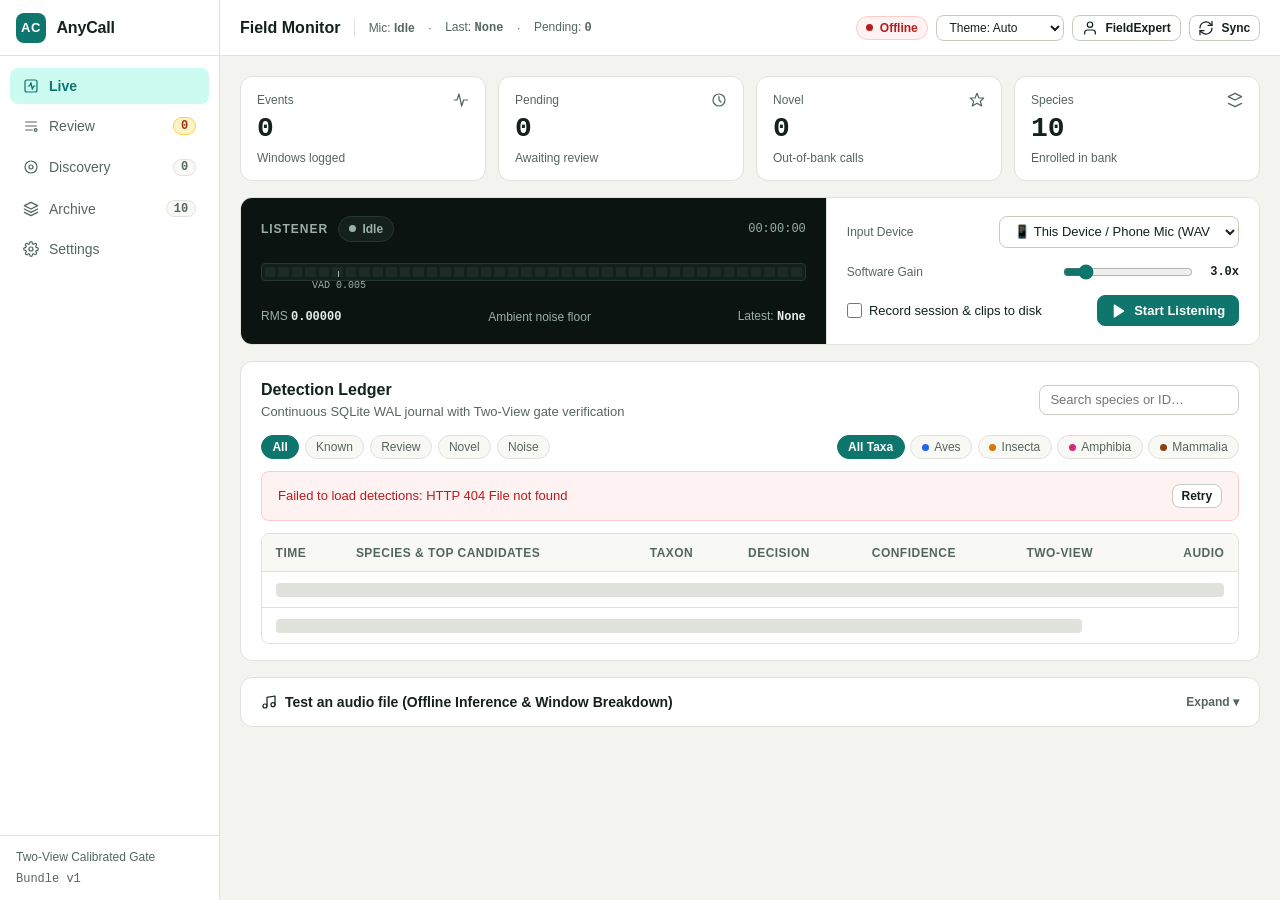
==== commit 16a4bb29: "feat(standalone): add full on-device AnyCall v2 backend engine, native BirdNET TFLite 1024-D bridge," ====
--- a/app/src/main/assets/public/index.html
+++ b/app/src/main/assets/public/index.html
@@ -1924,20 +1924,27 @@
             <div class="card">
               <div class="card-head">
                 <div>
-                  <div class="card-title">Mobile &amp; Edge Station Connection</div>
-                  <div class="card-desc">Configure Edge Server URL for Android APK / Remote Field Tablet</div>
+                  <div class="card-title">Backend Mode &amp; Edge Connection</div>
+                  <div class="card-desc">Run the AnyCall v2 engine standalone on-device or connect to a remote Edge Station</div>
                 </div>
               </div>
               <div style="display: flex; flex-direction: column; gap: 0.65rem;">
                 <div>
-                  <label class="ctrl-label" for="setting-server-url">Edge Station API URL (leave blank if hosted on this origin)</label>
+                  <label class="ctrl-label" for="setting-backend-mode">Backend Execution Mode</label>
+                  <select id="setting-backend-mode" class="form-select" style="width: 100%; margin-top: 0.25rem;" onchange="saveBackendModeFromSettings(this.value)">
+                    <option value="standalone">📱 Standalone On-Device Backend (Runs locally on phone)</option>
+                    <option value="remote">🌐 Remote Edge Station Server (Connect via LAN / Wi-Fi)</option>
+                  </select>
+                </div>
+                <div id="setting-remote-url-box">
+                  <label class="ctrl-label" for="setting-server-url">Edge Station API URL (when using Remote Server mode)</label>
                   <div style="display: flex; gap: 0.5rem; margin-top: 0.25rem;">
                     <input type="text" id="setting-server-url" class="form-input mono" style="flex: 1;" placeholder="http://192.168.1.100:8000" />
                     <button class="btn btn-primary" onclick="saveServerUrlFromSettings()">Save URL</button>
                   </div>
                 </div>
                 <div style="display: flex; justify-content: space-between; align-items: center; gap: 0.5rem; flex-wrap: wrap;">
-                  <span class="mono" style="font-size: var(--text-xs); color: var(--text-muted);" id="db-last-sync-lbl">GitHub DB Sync: Ready</span>
+                  <span class="mono" style="font-size: var(--text-xs); color: var(--text-muted);" id="db-last-sync-lbl">On-Device Bundle: 52 Species Ready</span>
                   <button class="btn btn-sm" id="btn-github-sync" onclick="updateDbFromGitHub()">Sync Prototypes from GitHub</button>
                 </div>
               </div>
@@ -1993,17 +2000,24 @@
   <div class="modal-backdrop" id="modal-server" role="dialog" aria-modal="true" aria-labelledby="title-modal-server">
     <div class="modal-dialog">
       <div style="display: flex; justify-content: space-between; align-items: center;">
-        <h2 class="card-title" id="title-modal-server">Edge Station Server URL</h2>
+        <h2 class="card-title" id="title-modal-server">Backend Mode &amp; Server Config</h2>
         <button class="btn btn-sm" onclick="closeModal('modal-server')">✕</button>
       </div>
       <form onsubmit="saveServerModal(event)" style="display: flex; flex-direction: column; gap: 0.75rem;">
         <div>
-          <label class="ctrl-label" for="input-server-url">AnyCall v2 Edge Server URL</label>
+          <label class="ctrl-label" for="input-backend-mode">Execution Mode</label>
+          <select id="input-backend-mode" class="form-select" style="width: 100%; margin-top: 0.25rem;">
+            <option value="standalone">📱 Standalone On-Device Backend (Run locally on phone)</option>
+            <option value="remote">🌐 Remote Edge Station Server (Connect to PC / Pi)</option>
+          </select>
+        </div>
+        <div>
+          <label class="ctrl-label" for="input-server-url">Remote Edge Server URL (only used in Remote Mode)</label>
           <input type="text" id="input-server-url" class="form-input mono" style="width: 100%; margin-top: 0.25rem;" placeholder="http://192.168.1.100:8000 (or blank for local origin)" />
         </div>
         <div style="display: flex; justify-content: flex-end; gap: 0.5rem; margin-top: 0.5rem;">
           <button type="button" class="btn" onclick="closeModal('modal-server')">Cancel</button>
-          <button type="submit" class="btn btn-primary">Connect &amp; Sync</button>
+          <button type="submit" class="btn btn-primary">Apply &amp; Sync</button>
         </div>
       </form>
     </div>
@@ -2055,7 +2069,7 @@
             <option value="Aves">Aves (Bird)</option>
             <option value="Insecta">Insecta (Insect)</option>
             <option value="Amphibia">Amphibia (Amphibian)</option>
-            <option value="Mammalia">Mammalia (Mammal)</option>
+            <option value="Mammalia">Mammal</option>
           </select>
         </div>
         <div>
@@ -2110,6 +2124,7 @@
   <!-- ITEM 48: Live Toast with aria-live="polite" -->
   <div id="toast" role="status" aria-live="polite">Ready</div>
 
+  <script src="standalone-engine.js"></script>
   <script>
     /* =========================================================================
        STATE & UTILITIES
@@ -2163,6 +2178,12 @@
       return window.location.protocol === "file:" || window.location.hostname.includes("github.io") || !!window.AndroidBridge;
     }
 
+    function getBackendMode() {
+      const saved = localStorage.getItem("anycall_backend_mode");
+      if (saved === "standalone" || saved === "remote") return saved;
+      return isStandaloneMobileContext() ? "standalone" : "remote";
+    }
+
     function getServerBaseUrl() {
       const saved = (localStorage.getItem("anycall_server_url") || "").trim().replace(/\/+$/, "");
       if (saved) return saved;
@@ -2172,13 +2193,24 @@
 
     function apiUrl(path) {
       if (!path) return "";
-      if (path.startsWith("http://") || path.startsWith("https://")) return path;
+      if (path.startsWith("http://") || path.startsWith("https://") || path.startsWith("blob:")) return path;
       const base = getServerBaseUrl();
       return base ? `${base}${path.startsWith("/") ? path : "/" + path}` : path;
     }
 
-    /* Item 3: Checked Fetch Helper that inspects res.ok and surfaces HTTP status/detail */
+    function clipAudioUrl(windowId) {
+      if (typeof window.getClipAudioUrl === "function") {
+        const blobUrl = window.getClipAudioUrl(windowId);
+        if (blobUrl) return blobUrl;
+      }
+      return apiUrl(`/api/audio/${windowId}.wav`);
+    }
+
+    /* Item 3: Checked Fetch Helper that routes to On-Device Standalone Engine or Remote Server */
     async function apiFetch(url, options = {}) {
+      if (getBackendMode() === "standalone" && typeof window.standaloneApiFetch === "function") {
+        return await window.standaloneApiFetch(url, options);
+      }
       const res = await fetch(apiUrl(url), options);
       let payload = null;
       try { payload = await res.json(); } catch (_) {}
@@ -2203,6 +2235,13 @@
     function updateConnectionBadge(ok) {
       const pill = document.getElementById("conn-pill");
       const lbl = document.getElementById("conn-label");
+      if (getBackendMode() === "standalone") {
+        consecutivePollFailures = 0;
+        pill.setAttribute("data-conn", "connected");
+        const hasNative = !!(window.AndroidBridge && typeof window.AndroidBridge.hasNativeBirdNet === "function" && window.AndroidBridge.hasNativeBirdNet());
+        lbl.innerText = hasNative ? "On-Device · TFLite" : "Standalone · On-Device";
+        return;
+      }
       if (ok) {
         consecutivePollFailures = 0;
         pill.setAttribute("data-conn", "connected");
@@ -2307,18 +2346,35 @@
     }
 
     function openServerModal(btn) {
+      const modeSel = document.getElementById("input-backend-mode");
+      if (modeSel) modeSel.value = getBackendMode();
       document.getElementById("input-server-url").value = localStorage.getItem("anycall_server_url") || getServerBaseUrl();
       openModal("modal-server", btn);
     }
 
     function saveServerModal(e) {
       e.preventDefault();
+      const modeVal = document.getElementById("input-backend-mode")?.value || "standalone";
       const val = document.getElementById("input-server-url").value.trim().replace(/\/+$/, "");
+      localStorage.setItem("anycall_backend_mode", modeVal);
       localStorage.setItem("anycall_server_url", val);
+      const settingMode = document.getElementById("setting-backend-mode");
+      if (settingMode) settingMode.value = modeVal;
       const settingInp = document.getElementById("setting-server-url");
       if (settingInp) settingInp.value = val;
       closeModal("modal-server");
-      showToast(val ? `Edge Station URL set to ${val}` : "Using local origin server.");
+      showToast(modeVal === "standalone" ? "Running in Standalone On-Device mode." : (val ? `Remote Edge Station URL set to ${val}` : "Using local origin server."));
+      updateConnectionBadge(true);
+      loadMicDevices();
+      syncAllData();
+    }
+
+    function saveBackendModeFromSettings(modeVal) {
+      localStorage.setItem("anycall_backend_mode", modeVal);
+      const modalMode = document.getElementById("input-backend-mode");
+      if (modalMode) modalMode.value = modeVal;
+      showToast(modeVal === "standalone" ? "Switched to Standalone On-Device Backend." : "Switched to Remote Edge Station Server.");
+      updateConnectionBadge(true);
       loadMicDevices();
       syncAllData();
     }
@@ -2420,7 +2476,7 @@
       const h = canvas.height = canvas.clientHeight || 140;
 
       try {
-        const res = await fetch(apiUrl(`/api/audio/${windowId}.wav`));
+        const res = await fetch(clipAudioUrl(windowId));
         if (!res.ok) throw new Error("No WAV");
         const buf = await res.arrayBuffer();
         const audioCtx = new (window.OfflineAudioContext || window.webkitOfflineAudioContext)(1, 48000 * 3, 48000);
@@ -2650,7 +2706,7 @@
                     Window <strong>${escHtml(d.window_id)}</strong> &middot; &rho;<sub>deep</sub>: ${Number(d.rho_deep ?? 0).toFixed(2)} &middot; &rho;<sub>desc</sub>: ${Number(d.rho_desc ?? 0).toFixed(2)}
                   </div>
                   <div id="ledger-audio-slot-${escHtml(d.window_id)}">
-                    ${isExpanded ? `<audio controls autoplay src="${escHtml(apiUrl('/api/audio/' + d.window_id + '.wav'))}" style="width: 100%; max-width: 460px; height: 34px;"></audio>` : ''}
+                    ${isExpanded ? `<audio controls autoplay src="${escHtml(clipAudioUrl(d.window_id))}" style="width: 100%; max-width: 460px; height: 34px;"></audio>` : ''}
                   </div>
                 </div>
               </div>
@@ -2790,7 +2846,7 @@
           <canvas id="review-detail-spec"></canvas>
         </div>
 
-        <audio id="review-detail-audio" controls src="${escHtml(apiUrl('/api/audio/' + it.window_id + '.wav'))}" style="width: 100%; height: 36px;"></audio>
+        <audio id="review-detail-audio" controls src="${escHtml(clipAudioUrl(it.window_id))}" style="width: 100%; height: 36px;"></audio>
 
         <div style="display: flex; flex-direction: column; gap: 0.45rem; padding-top: 0.5rem; border-top: 1px solid var(--border);">
           <label class="ctrl-label" for="rev-detail-sp-input">Confirm or Reassign Species Label</label>
@@ -2961,7 +3017,7 @@
                   <span class="mono"><strong>${escHtml(wid)}</strong> <span style="color: var(--text-muted);" title="${escHtml(mTime.utc)}">&middot; ${escHtml(mTime.rel)} (${escHtml(mTime.utc)})</span></span>
                   <button class="btn btn-sm btn-danger" onclick="removeClusterMember('${escHtml(c.cluster_id)}', '${escHtml(m.item_id)}')">Remove</button>
                 </div>
-                <audio controls src="${escHtml(apiUrl('/api/audio/' + wid + '.wav'))}" style="width: 100%; height: 28px;" preload="none"></audio>
+                <audio controls src="${escHtml(clipAudioUrl(wid))}" style="width: 100%; height: 28px;" preload="none"></audio>
               </div>
             `;
           }).join("");
@@ -3702,8 +3758,11 @@
       const savedTheme = localStorage.getItem("anycall_theme") || "auto";
       setThemeMode(savedTheme);
       document.getElementById("lbl-expert-name").innerText = getExpert();
+      const settingMode = document.getElementById("setting-backend-mode");
+      if (settingMode) settingMode.value = getBackendMode();
       const settingInp = document.getElementById("setting-server-url");
       if (settingInp) settingInp.value = localStorage.getItem("anycall_server_url") || "";
+      updateConnectionBadge(true);
       if ("serviceWorker" in navigator && window.location.protocol !== "file:") {
         navigator.serviceWorker.register("service-worker.js").catch(() => {});
       }
